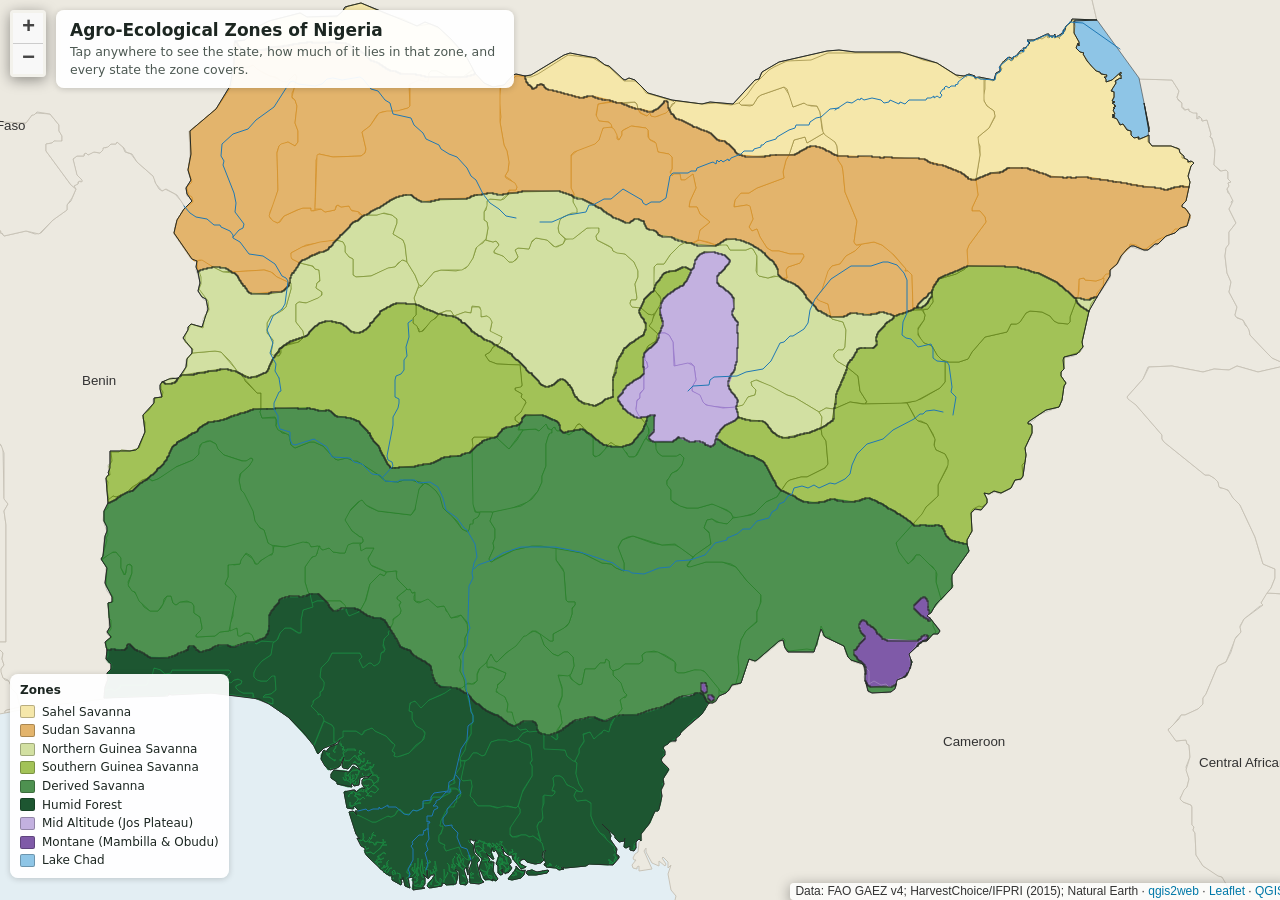
==== nigeria-aez/index.html @ 0fd24535 "Add interactive Nigeria agro-ecological zones map Co-Authored-By: Claude Opus 5.5 <noreply@anthropic" ====
<!doctype html>
<html lang="en">
    <head>
        <meta charset="utf-8">
        <meta http-equiv="X-UA-Compatible" content="IE=edge">
        <meta name="viewport" content="initial-scale=1,width=device-width">
        <meta name="mobile-web-app-capable" content="yes">
        <meta name="apple-mobile-web-app-capable" content="yes">
        <link rel="stylesheet" href="css/leaflet.css">
                <link rel="stylesheet" href="css/qgis2web.css">
        <link rel="stylesheet" href="css/fontawesome-all.min.css">
        <link rel="stylesheet" href="css/leaflet.photon.css">
        <style>
        html,body{height:100%;margin:0}
        #map{position:absolute;inset:0;width:100%;height:100%;background:#e3eef3}
        .panel{position:absolute;z-index:1000;background:rgba(255,255,255,.94);border-radius:8px;box-shadow:0 1px 6px rgba(0,0,0,.18);font:13px/1.4 system-ui,-apple-system,"Segoe UI",Roboto,sans-serif;color:#1c2621}
        #title{top:10px;left:56px;right:10px;max-width:430px;padding:10px 14px}
        #title h1{margin:0 0 3px;font-size:17px;line-height:1.2}
        #title p{margin:0;color:#4d5953;font-size:12.5px}
        #legend{bottom:22px;left:10px;padding:8px 10px;max-width:250px}
        #legend b{display:block;margin-bottom:4px;font-size:12px}
        #legend .rows{display:block}#legend .rows>div{display:flex;align-items:center;gap:7px;font-size:12px;line-height:1.55}
        #legend i{width:13px;height:11px;border:1px solid rgba(0,0,0,.25);border-radius:2px;flex:none}
        #legend button{display:none;border:0;background:none;font:600 12px system-ui;color:#1c2621;padding:0;cursor:pointer}
        @media (max-width:600px){#title{left:52px}#title p{display:none}#legend{bottom:40px}#legend .rows{display:none}#legend.open .rows{display:block}#legend button{display:block}}
        .leaflet-popup-content table{border-collapse:collapse}
        .leaflet-popup-content th{text-align:left;font-weight:600;padding:2px 10px 2px 0;vertical-align:top}
        .leaflet-popup-content td{padding:2px 0}
        </style>
        <title>Agro-Ecological Zones of Nigeria</title>
        <meta name="description" content="Interactive map of Nigeria's agro-ecological zones. Click any area to see the state, its share of the zone, and every state the zone covers.">
    </head>
    <body>
        <div id="map">
        </div>
        <div id="title" class="panel"><h1>Agro-Ecological Zones of Nigeria</h1><p>Tap anywhere to see the state, how much of it lies in that zone, and every state the zone covers.</p></div>
        <div id="legend" class="panel"><button type="button" onclick="this.parentNode.classList.toggle('open')">Legend ▾</button><div class="rows"><b>Zones</b>
        <div><i style="background:#f5e7aa"></i>Sahel Savanna</div><div><i style="background:#e3b46c"></i>Sudan Savanna</div><div><i style="background:#d2e0a2"></i>Northern Guinea Savanna</div><div><i style="background:#a2c257"></i>Southern Guinea Savanna</div><div><i style="background:#4e9150"></i>Derived Savanna</div><div><i style="background:#1d5631"></i>Humid Forest</div><div><i style="background:#c3b1e0"></i>Mid Altitude (Jos Plateau)</div><div><i style="background:#7f5aa8"></i>Montane (Mambilla &amp; Obudu)</div><div><i style="background:#8ec5e6"></i>Lake Chad</div></div></div>
        <script src="js/qgis2web_expressions.js"></script>
        <script src="js/leaflet.js"></script>
                <script src="js/leaflet.rotatedMarker.js"></script>
        <script src="js/leaflet.pattern.js"></script>
        <script src="js/leaflet-hash.js"></script>
        <script src="js/Autolinker.min.js"></script>
        <script src="js/rbush.min.js"></script>
        <script src="js/labelgun.min.js"></script>
        <script src="js/labels.js"></script>
        <script src="js/leaflet.photon.js"></script>
        <script src="data/neighbours_0.js"></script>
        <script src="data/aez_zones_1.js"></script>
        <script src="data/zone_state_pieces_2.js"></script>
        <script src="data/zone_boundaries_3.js"></script>
        <script src="data/rivers_4.js"></script>
        <script>
        var map = L.map('map', {
            zoomControl:false, maxZoom:11, minZoom:5, maxBounds:[[0,-3],[18,21]]
        }).fitBounds([[4.2,2.6],[13.9,14.7]]);
        var hash = new L.Hash(map);
        map.attributionControl.setPrefix('Data: FAO GAEZ v4; HarvestChoice/IFPRI (2015); Natural Earth &middot; <a href="https://github.com/qgis2web/qgis2web" target="_blank">qgis2web</a> &middot; <a href="https://leafletjs.com" title="A JS library for interactive maps">Leaflet</a> &middot; <a href="https://qgis.org">QGIS</a>');
        L.Popup.prototype.options.autoPanPaddingTopLeft=L.point(10,110);
        var autolinker = new Autolinker({truncate: {length: 30, location: 'smart'}});
        // remove popup's row if "visible-with-data"
        function removeEmptyRowsFromPopupContent(content, feature) {
         var tempDiv = document.createElement('div');
         tempDiv.innerHTML = content;
         var rows = tempDiv.querySelectorAll('tr');
         for (var i = 0; i < rows.length; i++) {
             var td = rows[i].querySelector('td.visible-with-data');
             var key = td ? td.id : '';
             if (td && td.classList.contains('visible-with-data') && feature.properties[key] == null) {
                 rows[i].parentNode.removeChild(rows[i]);
             }
         }
         return tempDiv.innerHTML;
        }
        // modify popup if contains media
        function addClassToPopupIfMedia(content, popup) {
            var tempDiv = document.createElement('div');
            tempDiv.innerHTML = content;
            var imgTd = tempDiv.querySelector('td img');
            if (imgTd) {
                var src = imgTd.getAttribute('src');
                if (/\.(jpg|jpeg|png|gif|bmp|webp|avif)$/i.test(src)) {
                    popup._contentNode.classList.add('media');
                    var img = popup._contentNode.querySelector('td img');
                    if (img) {
                        // If already loaded (cache), update immediately
                        if (img.complete && img.naturalHeight > 0) {
                            popup.update();
                        } else {
                            img.addEventListener('load', function() {
                                popup.update();
                            });
                            img.addEventListener('error', function() {
                                popup.update();
                            });
                        }
                    }
                } else if (/\.(mp3|wav|ogg|aac)$/i.test(src)) {
                    var audio = document.createElement('audio');
                    audio.controls = true;
                    audio.src = src;
                    imgTd.parentNode.replaceChild(audio, imgTd);
                    popup._contentNode.classList.add('media');
                    setTimeout(function() {
                        popup.setContent(tempDiv.innerHTML);
                        popup.update();
                    }, 10);
                } else if (/\.(mp4|webm|ogg|mov)$/i.test(src)) {
                    var video = document.createElement('video');
                    video.controls = true;
                    video.src = src;
                    video.style.width = "400px";
                    video.style.height = "300px";
                    video.style.maxHeight = "60vh";
                    video.style.maxWidth = "60vw";
                    imgTd.parentNode.replaceChild(video, imgTd);
                    popup._contentNode.classList.add('media');
                    // Aggiorna il popup quando il video carica i metadati
                    video.addEventListener('loadedmetadata', function() {
                        popup.update();
                    });
                    setTimeout(function() {
                        popup.setContent(tempDiv.innerHTML);
                        popup.update();
                    }, 10);
                } else {
                    popup._contentNode.classList.remove('media');
                }
            } else {
                popup._contentNode.classList.remove('media');
            }
        }
        var zoomControl = L.control.zoom({
            position: 'topleft'
        }).addTo(map);
        var bounds_group = new L.featureGroup([]);
        function setBounds() {
        }
        function pop_neighbours_0(feature, layer) {
            var popupContent = '<table>\
                    <tr>\
                        <td colspan="2">' + (feature.properties['fid'] !== null ? autolinker.link(String(feature.properties['fid']).replace(/'/g, '\'').toLocaleString()) : '') + '</td>\
                    </tr>\
                    <tr>\
                        <td colspan="2">' + (feature.properties['ADMIN'] !== null ? autolinker.link(String(feature.properties['ADMIN']).replace(/'/g, '\'').toLocaleString()) : '') + '</td>\
                    </tr>\
                </table>';
            var content = removeEmptyRowsFromPopupContent(popupContent, feature);
			layer.on('popupopen', function(e) {
				addClassToPopupIfMedia(content, e.popup);
			});
			layer.bindPopup(content, { maxHeight: 400 });
        }

        function style_neighbours_0_0() {
            return {
                pane: 'pane_neighbours_0',
                opacity: 1,
                color: 'rgba(200,195,183,1.0)',
                dashArray: '',
                lineCap: 'butt',
                lineJoin: 'miter',
                weight: 1.0, 
                fill: true,
                fillOpacity: 1,
                fillColor: 'rgba(236,233,224,1.0)',
                interactive: true,
            }
        }
        map.createPane('pane_neighbours_0');
        map.getPane('pane_neighbours_0').style.zIndex = 400;
        map.getPane('pane_neighbours_0').style['mix-blend-mode'] = 'normal';
        var layer_neighbours_0 = new L.geoJson(json_neighbours_0, {
            attribution: '',
            interactive: false,
            dataVar: 'json_neighbours_0',
            layerName: 'layer_neighbours_0',
            pane: 'pane_neighbours_0',
            
            style: style_neighbours_0_0,
        });
        bounds_group.addLayer(layer_neighbours_0);
        map.addLayer(layer_neighbours_0);
        function pop_aez_zones_1(feature, layer) {
            var popupContent = '<table>\
                    <tr>\
                        <td colspan="2">' + (feature.properties['ZONE'] !== null ? autolinker.link(String(feature.properties['ZONE']).replace(/'/g, '\'').toLocaleString()) : '') + '</td>\
                    </tr>\
                    <tr>\
                        <td colspan="2">' + (feature.properties['AREA_MHA'] !== null ? autolinker.link(String(feature.properties['AREA_MHA']).replace(/'/g, '\'').toLocaleString()) : '') + '</td>\
                    </tr>\
                    <tr>\
                        <td colspan="2">' + (feature.properties['LGP_DAYS'] !== null ? autolinker.link(String(feature.properties['LGP_DAYS']).replace(/'/g, '\'').toLocaleString()) : '') + '</td>\
                    </tr>\
                    <tr>\
                        <td colspan="2">' + (feature.properties['REGIME'] !== null ? autolinker.link(String(feature.properties['REGIME']).replace(/'/g, '\'').toLocaleString()) : '') + '</td>\
                    </tr>\
                    <tr>\
                        <td colspan="2">' + (feature.properties['N_STATES'] !== null ? autolinker.link(String(feature.properties['N_STATES']).replace(/'/g, '\'').toLocaleString()) : '') + '</td>\
                    </tr>\
                    <tr>\
                        <td colspan="2">' + (feature.properties['STATES'] !== null ? autolinker.link(String(feature.properties['STATES']).replace(/'/g, '\'').toLocaleString()) : '') + '</td>\
                    </tr>\
                </table>';
            var content = removeEmptyRowsFromPopupContent(popupContent, feature);
			layer.on('popupopen', function(e) {
				addClassToPopupIfMedia(content, e.popup);
			});
			layer.bindPopup(content, { maxHeight: 400 });
        }

        function style_aez_zones_1_0(feature) {
            switch(String(feature.properties['q2wHide_ZONE_ID'])) {
                case '1':
                    return {
                pane: 'pane_aez_zones_1',
                opacity: 1,
                color: 'rgba(60,60,60,0.5882352941176471)',
                dashArray: '',
                lineCap: 'butt',
                lineJoin: 'miter',
                weight: 1.0, 
                fill: true,
                fillOpacity: 1,
                fillColor: 'rgba(245,231,170,1.0)',
                interactive: true,
            }
                    break;
                case '2':
                    return {
                pane: 'pane_aez_zones_1',
                opacity: 1,
                color: 'rgba(60,60,60,0.5882352941176471)',
                dashArray: '',
                lineCap: 'butt',
                lineJoin: 'miter',
                weight: 1.0, 
                fill: true,
                fillOpacity: 1,
                fillColor: 'rgba(227,180,108,1.0)',
                interactive: true,
            }
                    break;
                case '3':
                    return {
                pane: 'pane_aez_zones_1',
                opacity: 1,
                color: 'rgba(60,60,60,0.5882352941176471)',
                dashArray: '',
                lineCap: 'butt',
                lineJoin: 'miter',
                weight: 1.0, 
                fill: true,
                fillOpacity: 1,
                fillColor: 'rgba(210,224,162,1.0)',
                interactive: true,
            }
                    break;
                case '4':
                    return {
                pane: 'pane_aez_zones_1',
                opacity: 1,
                color: 'rgba(60,60,60,0.5882352941176471)',
                dashArray: '',
                lineCap: 'butt',
                lineJoin: 'miter',
                weight: 1.0, 
                fill: true,
                fillOpacity: 1,
                fillColor: 'rgba(162,194,87,1.0)',
                interactive: true,
            }
                    break;
                case '5':
                    return {
                pane: 'pane_aez_zones_1',
                opacity: 1,
                color: 'rgba(60,60,60,0.5882352941176471)',
                dashArray: '',
                lineCap: 'butt',
                lineJoin: 'miter',
                weight: 1.0, 
                fill: true,
                fillOpacity: 1,
                fillColor: 'rgba(78,145,80,1.0)',
                interactive: true,
            }
                    break;
                case '6':
                    return {
                pane: 'pane_aez_zones_1',
                opacity: 1,
                color: 'rgba(60,60,60,0.5882352941176471)',
                dashArray: '',
                lineCap: 'butt',
                lineJoin: 'miter',
                weight: 1.0, 
                fill: true,
                fillOpacity: 1,
                fillColor: 'rgba(29,86,49,1.0)',
                interactive: true,
            }
                    break;
                case '7':
                    return {
                pane: 'pane_aez_zones_1',
                opacity: 1,
                color: 'rgba(60,60,60,0.5882352941176471)',
                dashArray: '',
                lineCap: 'butt',
                lineJoin: 'miter',
                weight: 1.0, 
                fill: true,
                fillOpacity: 1,
                fillColor: 'rgba(195,177,224,1.0)',
                interactive: true,
            }
                    break;
                case '9':
                    return {
                pane: 'pane_aez_zones_1',
                opacity: 1,
                color: 'rgba(60,60,60,0.5882352941176471)',
                dashArray: '',
                lineCap: 'butt',
                lineJoin: 'miter',
                weight: 1.0, 
                fill: true,
                fillOpacity: 1,
                fillColor: 'rgba(127,90,168,1.0)',
                interactive: true,
            }
                    break;
                case '8':
                    return {
                pane: 'pane_aez_zones_1',
                opacity: 1,
                color: 'rgba(60,60,60,0.5882352941176471)',
                dashArray: '',
                lineCap: 'butt',
                lineJoin: 'miter',
                weight: 1.0, 
                fill: true,
                fillOpacity: 1,
                fillColor: 'rgba(142,197,230,1.0)',
                interactive: true,
            }
                    break;
            }
        }
        map.createPane('pane_aez_zones_1');
        map.getPane('pane_aez_zones_1').style.zIndex = 401;
        map.getPane('pane_aez_zones_1').style['mix-blend-mode'] = 'normal';
        var layer_aez_zones_1 = new L.geoJson(json_aez_zones_1, {
            attribution: '',
            interactive: true,
            dataVar: 'json_aez_zones_1',
            layerName: 'layer_aez_zones_1',
            pane: 'pane_aez_zones_1',
            onEachFeature: pop_aez_zones_1,
            style: style_aez_zones_1_0,
        });
        bounds_group.addLayer(layer_aez_zones_1);
        map.addLayer(layer_aez_zones_1);
        function pop_zone_state_pieces_2(feature, layer) {
            layer.on({mouseover:function(e){e.target.setStyle({weight:2.2,color:'#a8461f',opacity:1});if(e.target.bringToFront)e.target.bringToFront();},mouseout:function(e){layer_zone_state_pieces_2.resetStyle(e.target);}});
            var popupContent = '<table>\
                    <tr>\
                        <td colspan="2"><strong>Zone</strong><br />' + (feature.properties['ZONE'] !== null ? autolinker.link(String(feature.properties['ZONE']).replace(/'/g, '\'').toLocaleString()) : '') + '</td>\
                    </tr>\
                    <tr>\
                        <th scope="row">State</th>\
                        <td>' + (feature.properties['STATE'] !== null ? autolinker.link(String(feature.properties['STATE']).replace(/'/g, '\'').toLocaleString()) : '') + '</td>\
                    </tr>\
                    <tr>\
                        <th scope="row">Area of this state in the zone (km²)</th>\
                        <td>' + (feature.properties['KM2'] !== null ? Number(feature.properties['KM2']).toLocaleString('en-US') : '') + '</td>\
                    </tr>\
                    <tr>\
                        <th scope="row">Share of zone (%)</th>\
                        <td>' + (feature.properties['PCT_ZONE'] !== null ? autolinker.link(String(feature.properties['PCT_ZONE']).replace(/'/g, '\'').toLocaleString()) : '') + '</td>\
                    </tr>\
                    <tr>\
                        <th scope="row">Share of state (%)</th>\
                        <td>' + (feature.properties['PCT_STATE'] !== null ? autolinker.link(String(feature.properties['PCT_STATE']).replace(/'/g, '\'').toLocaleString()) : '') + '</td>\
                    </tr>\
                    <tr>\
                        <td colspan="2"><strong>All states in this zone</strong><br />' + (feature.properties['ZONE_STATES'] !== null ? autolinker.link(String(feature.properties['ZONE_STATES']).replace(/'/g, '\'').toLocaleString()) : '') + '</td>\
                    </tr>\
                    <tr>\
                        <th scope="row">Zone area (million ha)</th>\
                        <td>' + (feature.properties['ZONE_AREA_MHA'] !== null ? autolinker.link(String(feature.properties['ZONE_AREA_MHA']).replace(/'/g, '\'').toLocaleString()) : '') + '</td>\
                    </tr>\
                </table>';
            var content = removeEmptyRowsFromPopupContent(popupContent, feature);
			layer.on('popupopen', function(e) {
				addClassToPopupIfMedia(content, e.popup);
			});
			layer.bindPopup(content, { maxHeight: 400 });
        }

        function style_zone_state_pieces_2_0(feature) {
            switch(String(feature.properties['q2wHide_ZONE_ID'])) {
                case '1':
                    return {
                pane: 'pane_zone_state_pieces_2',
                opacity: 1,
                color: 'rgba(159,143,71,0.7843137254901961)',
                dashArray: '',
                lineCap: 'butt',
                lineJoin: 'miter',
                weight: 1.0, 
                fill: true,
                fillOpacity: 1,
                fillColor: 'rgba(245,231,170,1.0)',
                interactive: true,
            }
                    break;
                case '2':
                    return {
                pane: 'pane_zone_state_pieces_2',
                opacity: 1,
                color: 'rgba(212,144,40,0.7843137254901961)',
                dashArray: '',
                lineCap: 'butt',
                lineJoin: 'miter',
                weight: 1.0, 
                fill: true,
                fillOpacity: 1,
                fillColor: 'rgba(227,180,108,1.0)',
                interactive: true,
            }
                    break;
                case '3':
                    return {
                pane: 'pane_zone_state_pieces_2',
                opacity: 1,
                color: 'rgba(127,148,54,0.7843137254901961)',
                dashArray: '',
                lineCap: 'butt',
                lineJoin: 'miter',
                weight: 1.0, 
                fill: true,
                fillOpacity: 1,
                fillColor: 'rgba(210,224,162,1.0)',
                interactive: true,
            }
                    break;
                case '4':
                    return {
                pane: 'pane_zone_state_pieces_2',
                opacity: 1,
                color: 'rgba(99,130,27,0.7843137254901961)',
                dashArray: '',
                lineCap: 'butt',
                lineJoin: 'miter',
                weight: 1.0, 
                fill: true,
                fillOpacity: 1,
                fillColor: 'rgba(162,194,87,1.0)',
                interactive: true,
            }
                    break;
                case '5':
                    return {
                pane: 'pane_zone_state_pieces_2',
                opacity: 1,
                color: 'rgba(41,129,43,0.7843137254901961)',
                dashArray: '',
                lineCap: 'butt',
                lineJoin: 'miter',
                weight: 1.0, 
                fill: true,
                fillOpacity: 1,
                fillColor: 'rgba(78,145,80,1.0)',
                interactive: true,
            }
                    break;
                case '6':
                    return {
                pane: 'pane_zone_state_pieces_2',
                opacity: 1,
                color: 'rgba(28,137,66,0.7843137254901961)',
                dashArray: '',
                lineCap: 'butt',
                lineJoin: 'miter',
                weight: 1.0, 
                fill: true,
                fillOpacity: 1,
                fillColor: 'rgba(29,86,49,1.0)',
                interactive: true,
            }
                    break;
                case '7':
                    return {
                pane: 'pane_zone_state_pieces_2',
                opacity: 1,
                color: 'rgba(150,118,200,0.7843137254901961)',
                dashArray: '',
                lineCap: 'butt',
                lineJoin: 'miter',
                weight: 1.0, 
                fill: true,
                fillOpacity: 1,
                fillColor: 'rgba(195,177,224,1.0)',
                interactive: true,
            }
                    break;
                case '9':
                    return {
                pane: 'pane_zone_state_pieces_2',
                opacity: 1,
                color: 'rgba(163,136,192,0.7843137254901961)',
                dashArray: '',
                lineCap: 'butt',
                lineJoin: 'miter',
                weight: 1.0, 
                fill: true,
                fillOpacity: 1,
                fillColor: 'rgba(127,90,168,1.0)',
                interactive: true,
            }
                    break;
                case '8':
                    return {
                pane: 'pane_zone_state_pieces_2',
                opacity: 1,
                color: 'rgba(75,162,215,0.7843137254901961)',
                dashArray: '',
                lineCap: 'butt',
                lineJoin: 'miter',
                weight: 1.0, 
                fill: true,
                fillOpacity: 1,
                fillColor: 'rgba(142,197,230,1.0)',
                interactive: true,
            }
                    break;
            }
        }
        map.createPane('pane_zone_state_pieces_2');
        map.getPane('pane_zone_state_pieces_2').style.zIndex = 402;
        map.getPane('pane_zone_state_pieces_2').style['mix-blend-mode'] = 'normal';
        var layer_zone_state_pieces_2 = new L.geoJson(json_zone_state_pieces_2, {
            attribution: '',
            interactive: true,
            dataVar: 'json_zone_state_pieces_2',
            layerName: 'layer_zone_state_pieces_2',
            pane: 'pane_zone_state_pieces_2',
            onEachFeature: pop_zone_state_pieces_2,
            style: style_zone_state_pieces_2_0,
        });
        bounds_group.addLayer(layer_zone_state_pieces_2);
        map.addLayer(layer_zone_state_pieces_2);
        function pop_zone_boundaries_3(feature, layer) {
            var popupContent = '<table>\
                    <tr>\
                        <td colspan="2">' + (feature.properties['fid'] !== null ? autolinker.link(String(feature.properties['fid']).replace(/'/g, '\'').toLocaleString()) : '') + '</td>\
                    </tr>\
                    <tr>\
                        <th scope="row">KIND</th>\
                        <td class="visible-with-data" id="KIND">' + (feature.properties['KIND'] !== null ? autolinker.link(String(feature.properties['KIND']).replace(/'/g, '\'').toLocaleString()) : '') + '</td>\
                    </tr>\
                </table>';
            var content = removeEmptyRowsFromPopupContent(popupContent, feature);
			layer.on('popupopen', function(e) {
				addClassToPopupIfMedia(content, e.popup);
			});
			layer.bindPopup(content, { maxHeight: 400 });
        }

        function style_zone_boundaries_3_0() {
            return {
                pane: 'pane_zone_boundaries_3',
                opacity: 1,
                color: 'rgba(38,44,40,1.0)',
                dashArray: '',
                lineCap: 'round',
                lineJoin: 'round',
                weight: 1.0,
                fillOpacity: 0,
                interactive: true,
            }
        }
        map.createPane('pane_zone_boundaries_3');
        map.getPane('pane_zone_boundaries_3').style.zIndex = 403;
        map.getPane('pane_zone_boundaries_3').style['mix-blend-mode'] = 'normal';
        var layer_zone_boundaries_3 = new L.geoJson(json_zone_boundaries_3, {
            attribution: '',
            interactive: false,
            dataVar: 'json_zone_boundaries_3',
            layerName: 'layer_zone_boundaries_3',
            pane: 'pane_zone_boundaries_3',
            
            style: style_zone_boundaries_3_0,
        });
        bounds_group.addLayer(layer_zone_boundaries_3);
        map.addLayer(layer_zone_boundaries_3);
        function pop_rivers_4(feature, layer) {
            var popupContent = '<table>\
                    <tr>\
                        <td colspan="2">' + (feature.properties['fid'] !== null ? autolinker.link(String(feature.properties['fid']).replace(/'/g, '\'').toLocaleString()) : '') + '</td>\
                    </tr>\
                    <tr>\
                        <td colspan="2">' + (feature.properties['name'] !== null ? autolinker.link(String(feature.properties['name']).replace(/'/g, '\'').toLocaleString()) : '') + '</td>\
                    </tr>\
                </table>';
            var content = removeEmptyRowsFromPopupContent(popupContent, feature);
			layer.on('popupopen', function(e) {
				addClassToPopupIfMedia(content, e.popup);
			});
			layer.bindPopup(content, { maxHeight: 400 });
        }

        function style_rivers_4_0() {
            return {
                pane: 'pane_rivers_4',
                opacity: 1,
                color: 'rgba(31,120,180,1.0)',
                dashArray: '',
                lineCap: 'round',
                lineJoin: 'round',
                weight: 1.0,
                fillOpacity: 0,
                interactive: true,
            }
        }
        map.createPane('pane_rivers_4');
        map.getPane('pane_rivers_4').style.zIndex = 404;
        map.getPane('pane_rivers_4').style['mix-blend-mode'] = 'normal';
        var layer_rivers_4 = new L.geoJson(json_rivers_4, {
            attribution: '',
            interactive: false,
            dataVar: 'json_rivers_4',
            layerName: 'layer_rivers_4',
            pane: 'pane_rivers_4',
            
            style: style_rivers_4_0,
        });
        bounds_group.addLayer(layer_rivers_4);
        map.addLayer(layer_rivers_4);
        setBounds();
        var T=document.getElementById('title');T.style.transition='opacity .2s';
        map.on('popupopen',function(){T.style.opacity=0;T.style.pointerEvents='none'});
        map.on('popupclose',function(){T.style.opacity=1;T.style.pointerEvents=''});
        var i = 0;
        layer_neighbours_0.eachLayer(function(layer) {
            var context = {
                feature: layer.feature,
                variables: {}
            };
            layer.bindTooltip((layer.feature.properties['ADMIN'] !== null?String('<div style="color: #323232; font-size: 10pt; font-family: \'Open Sans\', sans-serif;">' + layer.feature.properties['ADMIN']).replace(/\\n/g, '<br>') + '</div>':''), {permanent: true, offset: [-0, -16], className: 'css_neighbours_0'});
            labels.push(layer);
            totalMarkers += 1;
              layer.added = true;
              addLabel(layer, i);
              i++;
        });
        resetLabels([layer_neighbours_0]);
        map.on("zoomend", function(){
            resetLabels([layer_neighbours_0]);
        });
        map.on("layeradd", function(){
            resetLabels([layer_neighbours_0]);
        });
        map.on("layerremove", function(){
            resetLabels([layer_neighbours_0]);
        });
        </script>
    </body>
</html>
---- nigeria-aez/css/leaflet.css ----
/* required styles */

.leaflet-pane,
.leaflet-tile,
.leaflet-marker-icon,
.leaflet-marker-shadow,
.leaflet-tile-container,
.leaflet-pane > svg,
.leaflet-pane > canvas,
.leaflet-zoom-box,
.leaflet-image-layer,
.leaflet-layer {
	position: absolute;
	left: 0;
	top: 0;
	}
.leaflet-container {
	overflow: hidden;
	}
.leaflet-tile,
.leaflet-marker-icon,
.leaflet-marker-shadow {
	-webkit-user-select: none;
	   -moz-user-select: none;
	        user-select: none;
	  -webkit-user-drag: none;
	}
/* Prevents IE11 from highlighting tiles in blue */
.leaflet-tile::selection {
	background: transparent;
}
/* Safari renders non-retina tile on retina better with this, but Chrome is worse */
.leaflet-safari .leaflet-tile {
	image-rendering: -webkit-optimize-contrast;
	}
/* hack that prevents hw layers "stretching" when loading new tiles */
.leaflet-safari .leaflet-tile-container {
	width: 1600px;
	height: 1600px;
	-webkit-transform-origin: 0 0;
	}
.leaflet-marker-icon,
.leaflet-marker-shadow {
	display: block;
	}
/* .leaflet-container svg: reset svg max-width decleration shipped in Joomla! (joomla.org) 3.x */
/* .leaflet-container img: map is broken in FF if you have max-width: 100% on tiles */
.leaflet-container .leaflet-overlay-pane svg {
	max-width: none !important;
	max-height: none !important;
	}
.leaflet-container .leaflet-marker-pane img,
.leaflet-container .leaflet-shadow-pane img,
.leaflet-container .leaflet-tile-pane img,
.leaflet-container img.leaflet-image-layer,
.leaflet-container .leaflet-tile {
	max-width: none !important;
	max-height: none !important;
	width: auto;
	padding: 0;
	}

.leaflet-container img.leaflet-tile {
	/* See: https://bugs.chromium.org/p/chromium/issues/detail?id=600120 */
	mix-blend-mode: plus-lighter;
}

.leaflet-container.leaflet-touch-zoom {
	-ms-touch-action: pan-x pan-y;
	touch-action: pan-x pan-y;
	}
.leaflet-container.leaflet-touch-drag {
	-ms-touch-action: pinch-zoom;
	/* Fallback for FF which doesn't support pinch-zoom */
	touch-action: none;
	touch-action: pinch-zoom;
}
.leaflet-container.leaflet-touch-drag.leaflet-touch-zoom {
	-ms-touch-action: none;
	touch-action: none;
}
.leaflet-container {
	-webkit-tap-highlight-color: transparent;
}
.leaflet-container a {
	-webkit-tap-highlight-color: rgba(51, 181, 229, 0.4);
}
.leaflet-tile {
	filter: inherit;
	visibility: hidden;
	}
.leaflet-tile-loaded {
	visibility: inherit;
	}
.leaflet-zoom-box {
	width: 0;
	height: 0;
	-moz-box-sizing: border-box;
	     box-sizing: border-box;
	z-index: 800;
	}
/* workaround for https://bugzilla.mozilla.org/show_bug.cgi?id=888319 */
.leaflet-overlay-pane svg {
	-moz-user-select: none;
	}

.leaflet-pane         { z-index: 400; }

.leaflet-tile-pane    { z-index: 200; }
.leaflet-overlay-pane { z-index: 400; }
.leaflet-shadow-pane  { z-index: 500; }
.leaflet-marker-pane  { z-index: 600; }
.leaflet-tooltip-pane   { z-index: 650; }
.leaflet-popup-pane   { z-index: 700; }

.leaflet-map-pane canvas { z-index: 100; }
.leaflet-map-pane svg    { z-index: 200; }

.leaflet-vml-shape {
	width: 1px;
	height: 1px;
	}
.lvml {
	behavior: url(#default#VML);
	display: inline-block;
	position: absolute;
	}


/* control positioning */

.leaflet-control {
	position: relative;
	z-index: 800;
	pointer-events: visiblePainted; /* IE 9-10 doesn't have auto */
	pointer-events: auto;
	}
.leaflet-top,
.leaflet-bottom {
	position: absolute;
	z-index: 1000;
	pointer-events: none;
	}
.leaflet-top {
	top: 0;
	}
.leaflet-right {
	right: 0;
	}
.leaflet-bottom {
	bottom: 0;
	}
.leaflet-left {
	left: 0;
	}
.leaflet-control {
	float: left;
	clear: both;
	}
.leaflet-right .leaflet-control {
	float: right;
	}
.leaflet-top .leaflet-control {
	margin-top: 10px;
	}
.leaflet-bottom .leaflet-control {
	margin-bottom: 10px;
	}
.leaflet-left .leaflet-control {
	margin-left: 10px;
	}
.leaflet-right .leaflet-control {
	margin-right: 10px;
	}


/* zoom and fade animations */

.leaflet-fade-anim .leaflet-popup {
	opacity: 0;
	-webkit-transition: opacity 0.2s linear;
	   -moz-transition: opacity 0.2s linear;
	        transition: opacity 0.2s linear;
	}
.leaflet-fade-anim .leaflet-map-pane .leaflet-popup {
	opacity: 1;
	}
.leaflet-zoom-animated {
	-webkit-transform-origin: 0 0;
	    -ms-transform-origin: 0 0;
	        transform-origin: 0 0;
	}
svg.leaflet-zoom-animated {
	will-change: transform;
}

.leaflet-zoom-anim .leaflet-zoom-animated {
	-webkit-transition: -webkit-transform 0.25s cubic-bezier(0,0,0.25,1);
	   -moz-transition:    -moz-transform 0.25s cubic-bezier(0,0,0.25,1);
	        transition:         transform 0.25s cubic-bezier(0,0,0.25,1);
	}
.leaflet-zoom-anim .leaflet-tile,
.leaflet-pan-anim .leaflet-tile {
	-webkit-transition: none;
	   -moz-transition: none;
	        transition: none;
	}

.leaflet-zoom-anim .leaflet-zoom-hide {
	visibility: hidden;
	}


/* cursors */

.leaflet-interactive {
	cursor: pointer;
	}
.leaflet-grab {
	cursor: -webkit-grab;
	cursor:    -moz-grab;
	cursor:         grab;
	}
.leaflet-crosshair,
.leaflet-crosshair .leaflet-interactive {
	cursor: crosshair;
	}
.leaflet-popup-pane,
.leaflet-control {
	cursor: auto;
	}
.leaflet-dragging .leaflet-grab,
.leaflet-dragging .leaflet-grab .leaflet-interactive,
.leaflet-dragging .leaflet-marker-draggable {
	cursor: move;
	cursor: -webkit-grabbing;
	cursor:    -moz-grabbing;
	cursor:         grabbing;
	}

/* marker & overlays interactivity */
.leaflet-marker-icon,
.leaflet-marker-shadow,
.leaflet-image-layer,
.leaflet-pane > svg path,
.leaflet-tile-container {
	pointer-events: none;
	}

.leaflet-marker-icon.leaflet-interactive,
.leaflet-image-layer.leaflet-interactive,
.leaflet-pane > svg path.leaflet-interactive,
svg.leaflet-image-layer.leaflet-interactive path {
	pointer-events: visiblePainted; /* IE 9-10 doesn't have auto */
	pointer-events: auto;
	}

/* visual tweaks */

.leaflet-container {
	background: #ddd;
	outline-offset: 1px;
	}
.leaflet-container a {
	color: #0078A8;
	}
.leaflet-zoom-box {
	border: 2px dotted #38f;
	background: rgba(255,255,255,0.5);
	}


/* general typography */
.leaflet-container {
	font-family: "Helvetica Neue", Arial, Helvetica, sans-serif;
	font-size: 12px;
	font-size: 0.75rem;
	line-height: 1.5;
	}


/* general toolbar styles */

.leaflet-bar {
	box-shadow: 0 1px 5px rgba(0,0,0,0.65);
	border-radius: 4px;
	}
.leaflet-bar a {
	background-color: #fff;
	border-bottom: 1px solid #ccc;
	width: 26px;
	height: 26px;
	line-height: 26px;
	display: block;
	text-align: center;
	text-decoration: none;
	color: black;
	}
.leaflet-bar a,
.leaflet-control-layers-toggle {
	background-position: 50% 50%;
	background-repeat: no-repeat;
	display: block;
	}
.leaflet-bar a:hover,
.leaflet-bar a:focus {
	background-color: #f4f4f4;
	}
.leaflet-bar a:first-child {
	border-top-left-radius: 4px;
	border-top-right-radius: 4px;
	}
.leaflet-bar a:last-child {
	border-bottom-left-radius: 4px;
	border-bottom-right-radius: 4px;
	border-bottom: none;
	}
.leaflet-bar a.leaflet-disabled {
	cursor: default;
	background-color: #f4f4f4;
	color: #bbb;
	}

.leaflet-touch .leaflet-bar a {
	width: 30px;
	height: 30px;
	line-height: 30px;
	}
.leaflet-touch .leaflet-bar a:first-child {
	border-top-left-radius: 2px;
	border-top-right-radius: 2px;
	}
.leaflet-touch .leaflet-bar a:last-child {
	border-bottom-left-radius: 2px;
	border-bottom-right-radius: 2px;
	}

/* zoom control */

.leaflet-control-zoom-in,
.leaflet-control-zoom-out {
	font: bold 18px 'Lucida Console', Monaco, monospace;
	text-indent: 1px;
	}

.leaflet-touch .leaflet-control-zoom-in, .leaflet-touch .leaflet-control-zoom-out  {
	font-size: 22px;
	}


/* layers control */

.leaflet-control-layers {
	box-shadow: 0 1px 5px rgba(0,0,0,0.4);
	background: #fff;
	border-radius: 5px;
	}
.leaflet-control-layers-toggle {
	background-image: url(images/layers.png);
	width: 36px;
	height: 36px;
	}
.leaflet-retina .leaflet-control-layers-toggle {
	background-image: url(images/layers-2x.png);
	background-size: 26px 26px;
	}
.leaflet-touch .leaflet-control-layers-toggle {
	width: 44px;
	height: 44px;
	}
.leaflet-control-layers .leaflet-control-layers-list,
.leaflet-control-layers-expanded .leaflet-control-layers-toggle {
	display: none;
	}
.leaflet-control-layers-expanded .leaflet-control-layers-list {
	display: block;
	position: relative;
	}
.leaflet-control-layers-expanded {
	padding: 6px 10px 6px 6px;
	color: #333;
	background: #fff;
	}
.leaflet-control-layers-scrollbar {
	overflow-y: scroll;
	overflow-x: hidden;
	padding-right: 5px;
	}
.leaflet-control-layers-selector {
	margin-top: 2px;
	position: relative;
	top: 1px;
	}
.leaflet-control-layers label {
	display: block;
	font-size: 13px;
	font-size: 1.08333em;
	}
.leaflet-control-layers-separator {
	height: 0;
	border-top: 1px solid #ddd;
	margin: 5px -10px 5px -6px;
	}

/* Default icon URLs */
.leaflet-default-icon-path { /* used only in path-guessing heuristic, see L.Icon.Default */
	background-image: url(images/marker-icon.png);
	}


/* attribution and scale controls */

.leaflet-container .leaflet-control-attribution {
	background: #fff;
	background: rgba(255, 255, 255, 0.8);
	margin: 0;
	}
.leaflet-control-attribution,
.leaflet-control-scale-line {
	padding: 0 5px;
	color: #333;
	line-height: 1.4;
	}
.leaflet-control-attribution a {
	text-decoration: none;
	}
.leaflet-control-attribution a:hover,
.leaflet-control-attribution a:focus {
	text-decoration: underline;
	}
.leaflet-attribution-flag {
	display: inline !important;
	vertical-align: baseline !important;
	width: 1em;
	height: 0.6669em;
	}
.leaflet-left .leaflet-control-scale {
	margin-left: 5px;
	}
.leaflet-bottom .leaflet-control-scale {
	margin-bottom: 5px;
	}
.leaflet-control-scale-line {
	border: 2px solid #777;
	border-top: none;
	line-height: 1.1;
	padding: 2px 5px 1px;
	white-space: nowrap;
	-moz-box-sizing: border-box;
	     box-sizing: border-box;
	background: rgba(255, 255, 255, 0.8);
	text-shadow: 1px 1px #fff;
	}
.leaflet-control-scale-line:not(:first-child) {
	border-top: 2px solid #777;
	border-bottom: none;
	margin-top: -2px;
	}
.leaflet-control-scale-line:not(:first-child):not(:last-child) {
	border-bottom: 2px solid #777;
	}

.leaflet-touch .leaflet-control-attribution,
.leaflet-touch .leaflet-control-layers,
.leaflet-touch .leaflet-bar {
	box-shadow: none;
	}
.leaflet-touch .leaflet-control-layers,
.leaflet-touch .leaflet-bar {
	border: 2px solid rgba(0,0,0,0.2);
	background-clip: padding-box;
	}


/* popup */

.leaflet-popup {
	position: absolute;
	text-align: center;
	margin-bottom: 20px;
	}
.leaflet-popup-content-wrapper {
	padding: 1px;
	text-align: left;
	border-radius: 12px;
	}
.leaflet-popup-content {
	margin: 13px 24px 13px 20px;
	line-height: 1.3;
	font-size: 13px;
	font-size: 1.08333em;
	min-height: 1px;
	}
.leaflet-popup-content p {
	margin: 17px 0;
	margin: 1.3em 0;
	}
.leaflet-popup-tip-container {
	width: 40px;
	height: 20px;
	position: absolute;
	left: 50%;
	margin-top: -1px;
	margin-left: -20px;
	overflow: hidden;
	pointer-events: none;
	}
.leaflet-popup-tip {
	width: 17px;
	height: 17px;
	padding: 1px;

	margin: -10px auto 0;
	pointer-events: auto;

	-webkit-transform: rotate(45deg);
	   -moz-transform: rotate(45deg);
	    -ms-transform: rotate(45deg);
	        transform: rotate(45deg);
	}
.leaflet-popup-content-wrapper,
.leaflet-popup-tip {
	background: white;
	color: #333;
	box-shadow: 0 3px 14px rgba(0,0,0,0.4);
	}
.leaflet-container a.leaflet-popup-close-button {
	position: absolute;
	top: 0;
	right: 0;
	border: none;
	text-align: center;
	width: 24px;
	height: 24px;
	font: 16px/24px Tahoma, Verdana, sans-serif;
	color: #757575;
	text-decoration: none;
	background: transparent;
	}
.leaflet-container a.leaflet-popup-close-button:hover,
.leaflet-container a.leaflet-popup-close-button:focus {
	color: #585858;
	}
.leaflet-popup-scrolled {
	overflow: auto;
	}

.leaflet-oldie .leaflet-popup-content-wrapper {
	-ms-zoom: 1;
	}
.leaflet-oldie .leaflet-popup-tip {
	width: 24px;
	margin: 0 auto;

	-ms-filter: "progid:DXImageTransform.Microsoft.Matrix(M11=0.70710678, M12=0.70710678, M21=-0.70710678, M22=0.70710678)";
	filter: progid:DXImageTransform.Microsoft.Matrix(M11=0.70710678, M12=0.70710678, M21=-0.70710678, M22=0.70710678);
	}

.leaflet-oldie .leaflet-control-zoom,
.leaflet-oldie .leaflet-control-layers,
.leaflet-oldie .leaflet-popup-content-wrapper,
.leaflet-oldie .leaflet-popup-tip {
	border: 1px solid #999;
	}


/* div icon */

.leaflet-div-icon {
	background: #fff;
	border: 1px solid #666;
	}


/* Tooltip */
/* Base styles for the element that has a tooltip */
.leaflet-tooltip {
	position: absolute;
	padding: 6px;
	background-color: #fff;
	border: 1px solid #fff;
	border-radius: 3px;
	color: #222;
	white-space: nowrap;
	-webkit-user-select: none;
	-moz-user-select: none;
	-ms-user-select: none;
	user-select: none;
	pointer-events: none;
	box-shadow: 0 1px 3px rgba(0,0,0,0.4);
	}
.leaflet-tooltip.leaflet-interactive {
	cursor: pointer;
	pointer-events: auto;
	}
.leaflet-tooltip-top:before,
.leaflet-tooltip-bottom:before,
.leaflet-tooltip-left:before,
.leaflet-tooltip-right:before {
	position: absolute;
	pointer-events: none;
	border: 6px solid transparent;
	background: transparent;
	content: "";
	}

/* Directions */

.leaflet-tooltip-bottom {
	margin-top: 6px;
}
.leaflet-tooltip-top {
	margin-top: -6px;
}
.leaflet-tooltip-bottom:before,
.leaflet-tooltip-top:before {
	left: 50%;
	margin-left: -6px;
	}
.leaflet-tooltip-top:before {
	bottom: 0;
	margin-bottom: -12px;
	border-top-color: #fff;
	}
.leaflet-tooltip-bottom:before {
	top: 0;
	margin-top: -12px;
	margin-left: -6px;
	border-bottom-color: #fff;
	}
.leaflet-tooltip-left {
	margin-left: -6px;
}
.leaflet-tooltip-right {
	margin-left: 6px;
}
.leaflet-tooltip-left:before,
.leaflet-tooltip-right:before {
	top: 50%;
	margin-top: -6px;
	}
.leaflet-tooltip-left:before {
	right: 0;
	margin-right: -12px;
	border-left-color: #fff;
	}
.leaflet-tooltip-right:before {
	left: 0;
	margin-left: -12px;
	border-right-color: #fff;
	}

/* Printing */

@media print {
	/* Prevent printers from removing background-images of controls. */
	.leaflet-control {
		-webkit-print-color-adjust: exact;
		print-color-adjust: exact;
		}
	}
---- nigeria-aez/css/qgis2web.css ----
#map {
            background-color: #84a2b1
        }
        html, body, #map {
			overflow: hidden;
        }
        .col9{
			height: 100%!important;
		}
		.col3{
			height: 100%;
			overflow: auto;
		}
        .info {
            padding: 6px 8px;
            font: 14px/16px Arial, Helvetica, sans-serif;
            background-color:#f8f8f8 !important;
            color: #444444 !important;
            box-shadow: 0 0 15px rgba(0,0,0,0.2);
            border-radius: 5px;
        }
        .info h2 {
            margin: 0 0 5px;
        }
        .leaflet-container {
            background: #fff;
            padding-right: 10px;
        }
        .leaflet-popup-scrolled {
            border-bottom: unset!important;
            border-top: unset!important;
        }
        .leaflet-popup-content{
            max-height: 70vh;
            max-width: 70vw;
        }
        .leaflet-popup-content.media{
            width: auto!important;
            height: auto!important;
            overflow: auto;
        }
        .leaflet-popup-content th {
            text-align: left;
            vertical-align: top;
            min-width: 75px;
        }
        .leaflet-popup-content td {
            min-width: 75px;
        }
        .leaflet-popup-content td img {
            max-height: 60vh;
            max-width: 60vw;
        }

        .leaflet-tooltip {
            background: none;
            box-shadow: none;
            border: none;
        }
        .leaflet-tooltip-left:before, .leaflet-tooltip-right:before {
            border: 0px;
        }
        .fa, .leaflet-container, a {
            color: #444444 !important;
        }
        .leaflet-control-zoom-in, .leaflet-control-zoom-out,
        .leaflet-control-locate a,
        .leaflet-touch .leaflet-control-geocoder-icon,
        .leaflet-control-search .search-button,
         .leaflet-control-measure {
            background-color: #f8f8f8 !important;
            border-radius: 0px !important;
            color: #444444 !important;
        }
        .abstract {
            font: bold 18px 'Lucida Console', Monaco, monospace;
            text-indent: 1px;
            background-color: #f8f8f8 !important;
            width: 30px !important;
            color: #444444 !important;
            height: 30px !important;
            text-align: center !important;
            line-height: 30px !important;
        }
        .abstractUncollapsed {
            padding: 6px 8px;
            font: 12px/1.5 "Helvetica Neue", Arial, Helvetica, sans-serif;
            background-color:#f8f8f8 !important;
            color: #444444 !important;
            box-shadow: 0 0 15px rgba(0,0,0,0.2);
            border-radius: 5px;
            max-width: 40%;
        }
        .leaflet-control {
            box-shadow: 0 3px 14px rgba(0, 0, 0, 0.4)!important;
            border-radius: 4px;
        }
        .leaflet-touch .leaflet-control-layers,
        .leaflet-touch .leaflet-bar,
        .leaflet-control-search,
        .leaflet-control-measure {
            border: 3px solid rgba(255,255,255,.4) !important;
        }
        .leaflet-control-attribution a {
            color: #0078A8 !important;
        }
        .leaflet-control-scale-line {
            border: 2px solid #f8f8f8 !important;
            border-top: none !important;
            color: black !important;
        }
        .leaflet-control-search .search-button {
            width: 30px !important;
            height: 30px !important;
            font-size: 13px !important;
            text-align: center !important;
            cursor: pointer;
        }
        .search-button.fa.fa-binoculars{
            display: flex;
            justify-content: center;
            align-items: center;
        }
        .leaflet-control-measure .leaflet-control {
            width: 30px !important;
            height: 30px !important;
        }
        .leaflet-container .leaflet-control-search{
            background: none !important;
        }
        .leaflet-control-search .search-input {
            margin: 0px 0px 0px 0px !important;
            height: 30px !important;
        }
        .leaflet-control-measure {
            background: none!important;
            border-radius: 4px !important;
        }
        .leaflet-control-measure .leaflet-control-measure-interaction {
            background-color: #f8f8f8 !important;
        }
        .leaflet-touch .leaflet-control-measure
        .leaflet-control-measure-toggle,
        .leaflet-touch .leaflet-control-measure
        .leaflet-control-measure-toggle:hover {
            width: 30px !important;
            height: 30px !important;
            border-radius: 0px !important;
            background-color: #f8f8f8 !important;
            color: #444444 !important;
            font-size: 13px;
            line-height: 30px;
            text-align: center;
            text-indent: 0%;
        }
        .leaflet-control-layers {
			padding: 2px;
			display: flex;
			flex-direction: column;
			align-items: flex-end;
            background-color: #f8f8f8 !important;
            color: #444444 !important;

		}
        .leaflet-control-layers-expanded {
			padding-left: 6px;
		}	
        .leaflet-control-layers-expanded .leaflet-control-layers-toggle {
            display: block;
            background-image: none;
			text-decoration: none;
            margin-bottom: 3px;
        }
        .leaflet-control-layers-expanded .leaflet-control-layers-toggle::after {
            content: '»';
            font-size: x-large;
            color: #444444 !important;
            display: flex;
            align-items: center;
            justify-content: center;
            width: 100%;
            height: 100%;
            text-align: center;
        }
        .leaflet-overlay-pane {
            z-index: 550;
        }
        .leaflet-popup-pane {
            z-index: 700;
        }
        #gcd-button-control {
            display: flex;
            justify-content: center;
            align-items: center;
        }
        .leaflet-marker-icon{
            white-space: nowrap;
        }
---- nigeria-aez/css/leaflet.photon.css ----
ul.photon-autocomplete {
    position: absolute;
    background-color: white;
    max-width: fit-content;
    z-index: 1000;
    box-shadow: 0 4px 9px #999999;
    display: none;
    margin: 0; /* Remove margins */
    list-style-type: none; /* Remove bullets */
    padding: 0; /* Remove padding */
    font-family: Arial, sans-serif;
    height: 200px;
    overflow:hidden;
    overflow-y: scroll;
    scrollbar-width: none;
}
.photon-autocomplete li {
    min-height: 20px;
    line-height: 1em;
    padding: 5px 10px;
    overflow: hidden;
    /* white-space: nowrap; */
    word-wrap: break-word;
    overflow-wrap: break-word;
    word-break: break-word;
    font-size: 1em;
}
.photon-autocomplete li strong {
    display: block;
    
}
.photon-autocomplete li.on {
    background-color: #ff8c9d;
    cursor: pointer;
}
.photon-autocomplete li.photon-no-result {
    text-align: center;
    color: #666;
    font-size: 0.9em;
    line-height: 20px;
    width: fit-content;
    block-size: fit-content;
}
.photon-autocomplete .photon-feedback {
    display: block;
    text-align: right;
    font-size: 0.8em;
    padding: 3px;
    color: #999;
    border-top: 1px solid #eee;
}
.photon-input:focus {
    width: 400px;
    border-radius: 10px;
}
@media all and (max-width:500px){
    #map .photon-input:focus {
        width: 300px;
        border-radius: 10px;
    }
}
@media all and (max-width:400px){
    #map ul.photon-autocomplete {
        position: relative;
        background-color: white;
        max-width: 400;
        z-index: 1000;
        box-shadow: 0 4px 9px #999999;
        display: none;
        margin: 0; /* Remove margins */
        list-style-type: none; /* Remove bullets */
        padding: 0; /* Remove padding */
        font-family: Arial, sans-serif;
    }
    #map .photon-input:focus {
        width: 200px;
        border-radius: 10px;
    }
}
@media all and (max-width:280px){
    #map .photon-input:focus {
        width: 150px;
        border-radius: 10px;
    }
}
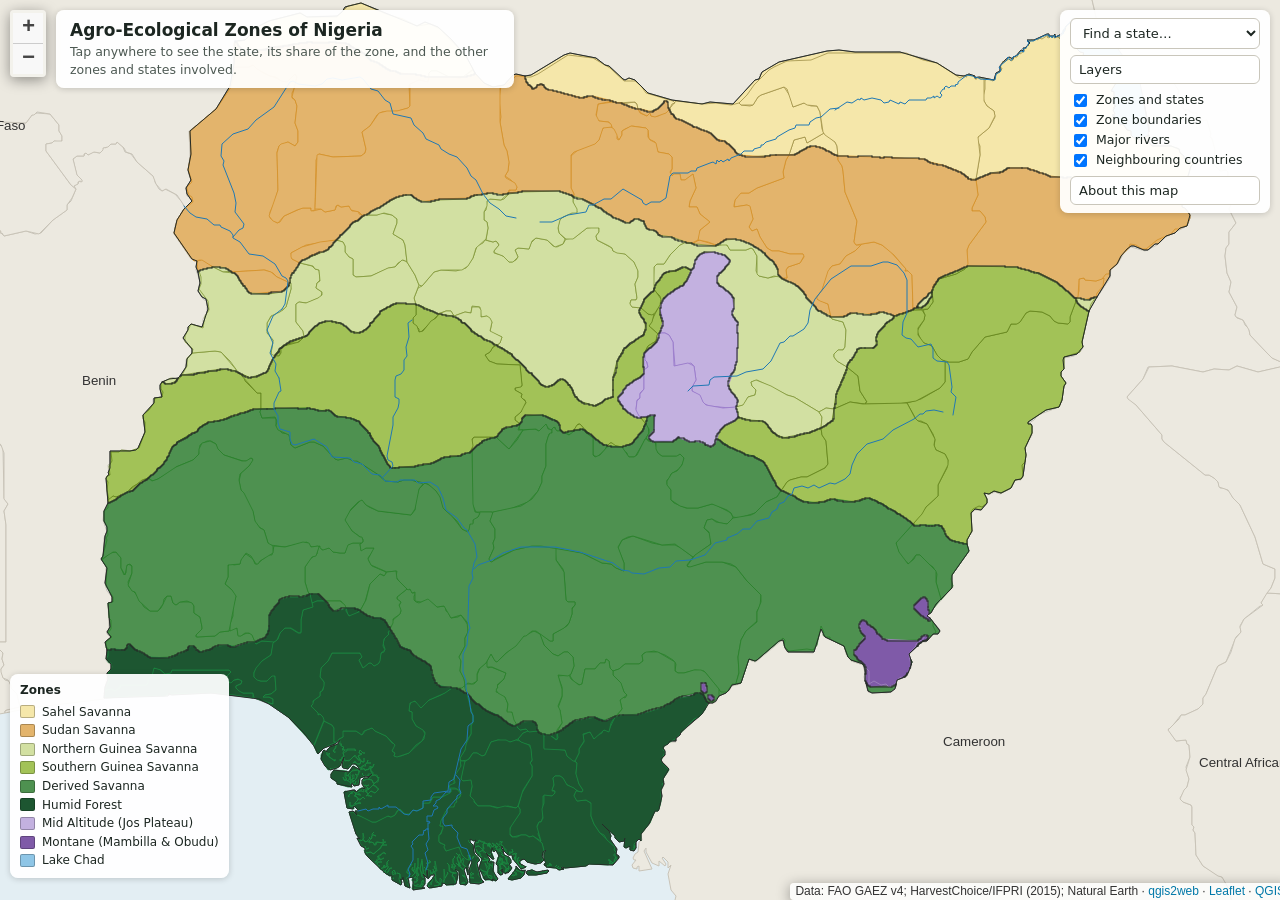
==== commit b23f2d07: "Nigeria AEZ map: state search, layer toggles, zones-per-state popup, About panel Co-Authored-By: Cla" ====
--- a/nigeria-aez/index.html
+++ b/nigeria-aez/index.html
@@ -23,6 +23,17 @@
         #legend i{width:13px;height:11px;border:1px solid rgba(0,0,0,.25);border-radius:2px;flex:none}
         #legend button{display:none;border:0;background:none;font:600 12px system-ui;color:#1c2621;padding:0;cursor:pointer}
         @media (max-width:600px){#title{left:52px}#title p{display:none}#legend{bottom:40px}#legend .rows{display:none}#legend.open .rows{display:block}#legend button{display:block}}
+        .pp{min-width:220px;max-width:290px}.pz{font-weight:700;font-size:15px;line-height:1.2}.ps{color:#a8461f;font-weight:600;margin:2px 0 6px}
+        .pp table th{font-weight:500;color:#4d5953;padding:1px 10px 1px 0}.pp table td{font-weight:600;white-space:nowrap}
+        .ph{margin-top:8px;font-weight:700;font-size:12px}.pl{font-size:12px;color:#333}
+        #tools{top:10px;right:10px;padding:8px 10px;display:flex;flex-direction:column;gap:6px;width:190px}
+        #tools select,#tools button{font:500 13px system-ui,-apple-system,"Segoe UI",sans-serif;padding:6px 8px;border:1px solid #c9c6bb;border-radius:6px;background:#fff;color:#1c2621;width:100%}
+        #tools button{cursor:pointer;text-align:left}
+        #layers label{display:flex;align-items:center;gap:6px;font-size:12.5px;line-height:1.6;cursor:pointer}
+        #about{display:none;top:100px;right:210px;width:min(360px,calc(100% - 20px));max-height:calc(100% - 140px);overflow:auto;padding:12px 14px;font-size:12.5px}
+        #about.open{display:block;background:#fff}#about .x{float:right;border:0;background:none;font-size:18px;line-height:1;cursor:pointer;color:#555}#about h2{font-size:15px;margin:0 0 6px}#about p{margin:0 0 8px}
+        #title{right:210px}
+        @media (max-width:600px){#tools{width:150px;top:auto;bottom:40px;right:10px}#title{right:10px}#layers{display:none}#tools.open #layers{display:block}#about{top:auto;bottom:40px;right:10px;max-height:60%;z-index:1100}}
         .leaflet-popup-content table{border-collapse:collapse}
         .leaflet-popup-content th{text-align:left;font-weight:600;padding:2px 10px 2px 0;vertical-align:top}
         .leaflet-popup-content td{padding:2px 0}
@@ -33,7 +44,28 @@
     <body>
         <div id="map">
         </div>
-        <div id="title" class="panel"><h1>Agro-Ecological Zones of Nigeria</h1><p>Tap anywhere to see the state, how much of it lies in that zone, and every state the zone covers.</p></div>
+        <div id="title" class="panel"><h1>Agro-Ecological Zones of Nigeria</h1><p>Tap anywhere to see the state, its share of the zone, and the other zones and states involved.</p></div>
+        <div id="tools" class="panel">
+          <select id="statePick" aria-label="Find a state"><option value="">Find a state…</option></select>
+          <button type="button" id="layersBtn" onclick="document.getElementById('tools').classList.toggle('open')">Layers</button>
+          <div id="layers">
+            <label><input type="checkbox" id="lyZones" checked> Zones and states</label>
+            <label><input type="checkbox" id="lyBounds" checked> Zone boundaries</label>
+            <label><input type="checkbox" id="lyRivers" checked> Major rivers</label>
+            <label><input type="checkbox" id="lyNb" checked> Neighbouring countries</label>
+          </div>
+          <button type="button" onclick="document.getElementById('about').classList.toggle('open')">About this map</button>
+        </div>
+        <div id="about" class="panel">
+          <button type="button" class="x" aria-label="Close" onclick="this.parentNode.classList.remove('open')">×</button><h2>About this map</h2>
+          <p><b>What it shows.</b> Nigeria's agro-ecological zones, with every zone split by state. Tap any area to see how much of that state lies in the zone, which other zones the state contains, and every state the zone covers.</p>
+          <p><b>How the zones were made.</b> A published 7-zone map was georeferenced and digitised. FAO GAEZ v4 length of growing period (1981&ndash;2010) was sampled along each boundary. Four boundaries follow it closely (about 97, 157, 218 and 283 days) and were redrawn from the growing-period contours. The Northern/Southern Guinea Savanna boundary does not follow growing period, so it is kept as published. Uplands (Jos Plateau; Mambilla and Obudu) come from the tropic-cool classes of the HarvestChoice AEZ layer. Lake Chad is mapped as open water, not as a zone.</p>
+          <p><b>How the numbers were calculated.</b> Zones were intersected with state boundaries and areas measured in Africa Albers Equal Area. Percentages come from these spatial intersections, not from counts of LGAs.</p>
+          <p><b>Limits.</b> Boundaries are generalised to a few kilometres and zones are gradients, not walls. Treat the map as regional, not field-scale.</p>
+          <p><b>Sources.</b> FAO/IIASA GAEZ v4. Harvest Choice; International Food Policy Research Institute (IFPRI), 2015, "Agro-Ecological Zones for Africa South of the Sahara", <a href="https://doi.org/10.7910/DVN/M7XIUB" target="_blank" rel="noopener">doi.org/10.7910/DVN/M7XIUB</a>, Harvard Dataverse, V3. Natural Earth. Coordinate system: WGS 84 (EPSG:4326).</p>
+          <p><b>Data.</b> The shapefile and GeoPackage are available on request.</p>
+          <p>Map by Halimat Akanbi &middot; November 2026</p>
+        </div>
         <div id="legend" class="panel"><button type="button" onclick="this.parentNode.classList.toggle('open')">Legend ▾</button><div class="rows"><b>Zones</b>
         <div><i style="background:#f5e7aa"></i>Sahel Savanna</div><div><i style="background:#e3b46c"></i>Sudan Savanna</div><div><i style="background:#d2e0a2"></i>Northern Guinea Savanna</div><div><i style="background:#a2c257"></i>Southern Guinea Savanna</div><div><i style="background:#4e9150"></i>Derived Savanna</div><div><i style="background:#1d5631"></i>Humid Forest</div><div><i style="background:#c3b1e0"></i>Mid Altitude (Jos Plateau)</div><div><i style="background:#7f5aa8"></i>Montane (Mambilla &amp; Obudu)</div><div><i style="background:#8ec5e6"></i>Lake Chad</div></div></div>
         <script src="js/qgis2web_expressions.js"></script>
@@ -365,34 +397,16 @@
         map.addLayer(layer_aez_zones_1);
         function pop_zone_state_pieces_2(feature, layer) {
             layer.on({mouseover:function(e){e.target.setStyle({weight:2.2,color:'#a8461f',opacity:1});if(e.target.bringToFront)e.target.bringToFront();},mouseout:function(e){layer_zone_state_pieces_2.resetStyle(e.target);}});
-            var popupContent = '<table>\
-                    <tr>\
-                        <td colspan="2"><strong>Zone</strong><br />' + (feature.properties['ZONE'] !== null ? autolinker.link(String(feature.properties['ZONE']).replace(/'/g, '\'').toLocaleString()) : '') + '</td>\
-                    </tr>\
-                    <tr>\
-                        <th scope="row">State</th>\
-                        <td>' + (feature.properties['STATE'] !== null ? autolinker.link(String(feature.properties['STATE']).replace(/'/g, '\'').toLocaleString()) : '') + '</td>\
-                    </tr>\
-                    <tr>\
-                        <th scope="row">Area of this state in the zone (km²)</th>\
-                        <td>' + (feature.properties['KM2'] !== null ? Number(feature.properties['KM2']).toLocaleString('en-US') : '') + '</td>\
-                    </tr>\
-                    <tr>\
-                        <th scope="row">Share of zone (%)</th>\
-                        <td>' + (feature.properties['PCT_ZONE'] !== null ? autolinker.link(String(feature.properties['PCT_ZONE']).replace(/'/g, '\'').toLocaleString()) : '') + '</td>\
-                    </tr>\
-                    <tr>\
-                        <th scope="row">Share of state (%)</th>\
-                        <td>' + (feature.properties['PCT_STATE'] !== null ? autolinker.link(String(feature.properties['PCT_STATE']).replace(/'/g, '\'').toLocaleString()) : '') + '</td>\
-                    </tr>\
-                    <tr>\
-                        <td colspan="2"><strong>All states in this zone</strong><br />' + (feature.properties['ZONE_STATES'] !== null ? autolinker.link(String(feature.properties['ZONE_STATES']).replace(/'/g, '\'').toLocaleString()) : '') + '</td>\
-                    </tr>\
-                    <tr>\
-                        <th scope="row">Zone area (million ha)</th>\
-                        <td>' + (feature.properties['ZONE_AREA_MHA'] !== null ? autolinker.link(String(feature.properties['ZONE_AREA_MHA']).replace(/'/g, '\'').toLocaleString()) : '') + '</td>\
-                    </tr>\
-                </table>';
+            var p=feature.properties, n=function(v){return Number(v).toLocaleString('en-US')};
+            var popupContent = '<div class="pp"><div class="pz">'+p['ZONE']+'</div>'+
+              '<div class="ps">'+p['STATE']+' State</div>'+
+              '<table>'+
+              '<tr><th>Area of '+p['STATE']+' in this zone</th><td>'+n(p['KM2'])+' km²</td></tr>'+
+              '<tr><th>Share of '+p['STATE']+'</th><td>'+p['PCT_STATE']+'%</td></tr>'+
+              '<tr><th>Share of this zone</th><td>'+p['PCT_ZONE']+'%</td></tr>'+
+              '<tr><th>Zone area</th><td>'+p['ZONE_AREA_MHA']+' million ha</td></tr></table>'+
+              '<div class="ph">Zones in '+p['STATE']+'</div><div class="pl">'+p['STATE_ZONES']+'</div>'+
+              '<div class="ph">States in the '+p['ZONE']+'</div><div class="pl">'+p['ZONE_STATES']+'</div></div>';
             var content = removeEmptyRowsFromPopupContent(popupContent, feature);
 			layer.on('popupopen', function(e) {
 				addClassToPopupIfMedia(content, e.popup);
@@ -667,6 +681,24 @@
         map.on("layerremove", function(){
             resetLabels([layer_neighbours_0]);
         });
+
+        // state search
+        (function(){
+          var sb={};
+          layer_zone_state_pieces_2.eachLayer(function(l){var n=l.feature.properties['STATE'];var b=l.getBounds();sb[n]=sb[n]?sb[n].extend(b):L.latLngBounds(b.getSouthWest(),b.getNorthEast());});
+          var sel=document.getElementById('statePick');
+          Object.keys(sb).sort().forEach(function(n){var o=document.createElement('option');o.value=n;o.textContent=n;sel.appendChild(o);});
+          var hl=null;
+          sel.addEventListener('change',function(){
+            if(hl){map.removeLayer(hl);hl=null;} var n=sel.value; if(!n)return;
+            var g=[];layer_zone_state_pieces_2.eachLayer(function(l){if(l.feature.properties['STATE']===n)g.push(l.feature);});
+            hl=L.geoJSON({type:'FeatureCollection',features:g},{interactive:false,style:{color:'#a8461f',weight:3,fill:false}}).addTo(map);
+            map.flyToBounds(sb[n],{padding:[40,40],maxZoom:8,duration:.6});
+          });
+          // layer toggles
+          var T={lyZones:[layer_zone_state_pieces_2,layer_aez_zones_1],lyBounds:[layer_zone_boundaries_3],lyRivers:[layer_rivers_4],lyNb:[layer_neighbours_0]};
+          Object.keys(T).forEach(function(id){document.getElementById(id).addEventListener('change',function(e){T[id].forEach(function(l){e.target.checked?map.addLayer(l):map.removeLayer(l);});});});
+        })();
         </script>
     </body>
 </html>
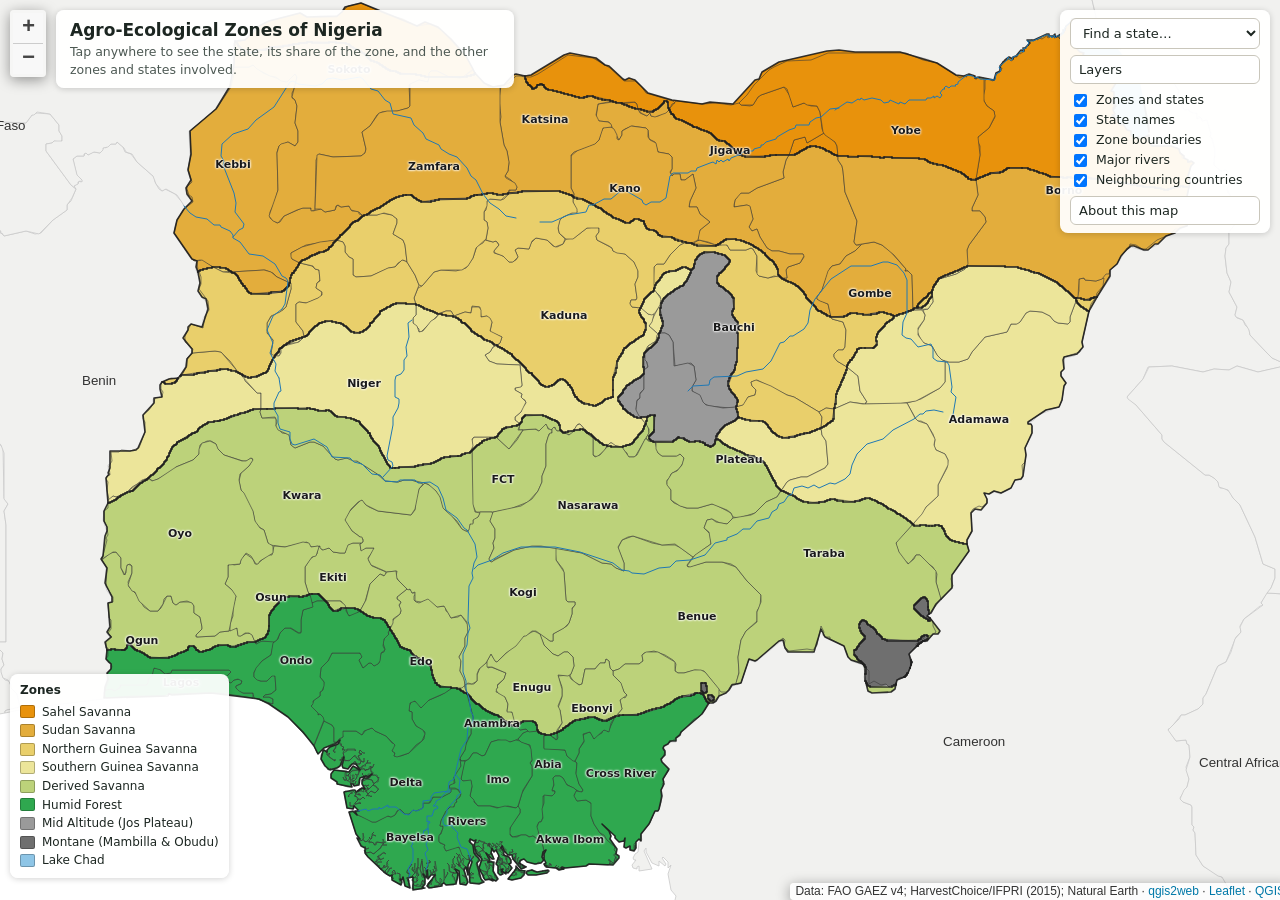
==== commit 418c3bdb: "Nigeria AEZ map: dry-to-wet colour ramp, white background, state names Co-Authored-By: Claude Opus 5" ====
--- a/nigeria-aez/index.html
+++ b/nigeria-aez/index.html
@@ -34,6 +34,11 @@
         #about.open{display:block;background:#fff}#about .x{float:right;border:0;background:none;font-size:18px;line-height:1;cursor:pointer;color:#555}#about h2{font-size:15px;margin:0 0 6px}#about p{margin:0 0 8px}
         #title{right:210px}
         @media (max-width:600px){#tools{width:150px;top:auto;bottom:40px;right:10px}#title{right:10px}#layers{display:none}#tools.open #layers{display:block}#about{top:auto;bottom:40px;right:10px;max-height:60%;z-index:1100}}
+        #map{background:#ffffff !important}
+        .stlbl{background:none;border:0}
+        .stlbl span{display:block;transform:translate(-50%,-50%);white-space:nowrap;font:600 11px/1 system-ui,-apple-system,"Segoe UI",sans-serif;color:#1a1a1a;text-shadow:0 0 2px #fff,0 0 2px #fff,0 0 3px #fff}
+        .small .stlbl span{font-size:9.5px}
+        .css_neighbours_0{color:#8a8a8a !important}
         .leaflet-popup-content table{border-collapse:collapse}
         .leaflet-popup-content th{text-align:left;font-weight:600;padding:2px 10px 2px 0;vertical-align:top}
         .leaflet-popup-content td{padding:2px 0}
@@ -50,6 +55,7 @@
           <button type="button" id="layersBtn" onclick="document.getElementById('tools').classList.toggle('open')">Layers</button>
           <div id="layers">
             <label><input type="checkbox" id="lyZones" checked> Zones and states</label>
+            <label><input type="checkbox" id="lyLabels" checked> State names</label>
             <label><input type="checkbox" id="lyBounds" checked> Zone boundaries</label>
             <label><input type="checkbox" id="lyRivers" checked> Major rivers</label>
             <label><input type="checkbox" id="lyNb" checked> Neighbouring countries</label>
@@ -67,7 +73,7 @@
           <p>Map by Halimat Akanbi &middot; November 2026</p>
         </div>
         <div id="legend" class="panel"><button type="button" onclick="this.parentNode.classList.toggle('open')">Legend ▾</button><div class="rows"><b>Zones</b>
-        <div><i style="background:#f5e7aa"></i>Sahel Savanna</div><div><i style="background:#e3b46c"></i>Sudan Savanna</div><div><i style="background:#d2e0a2"></i>Northern Guinea Savanna</div><div><i style="background:#a2c257"></i>Southern Guinea Savanna</div><div><i style="background:#4e9150"></i>Derived Savanna</div><div><i style="background:#1d5631"></i>Humid Forest</div><div><i style="background:#c3b1e0"></i>Mid Altitude (Jos Plateau)</div><div><i style="background:#7f5aa8"></i>Montane (Mambilla &amp; Obudu)</div><div><i style="background:#8ec5e6"></i>Lake Chad</div></div></div>
+        <div><i style="background:#e8920c"></i>Sahel Savanna</div><div><i style="background:#e3ad3c"></i>Sudan Savanna</div><div><i style="background:#e9cf6b"></i>Northern Guinea Savanna</div><div><i style="background:#ece59a"></i>Southern Guinea Savanna</div><div><i style="background:#bcd27a"></i>Derived Savanna</div><div><i style="background:#2fa84f"></i>Humid Forest</div><div><i style="background:#9a9a9a"></i>Mid Altitude (Jos Plateau)</div><div><i style="background:#6f6f6f"></i>Montane (Mambilla &amp; Obudu)</div><div><i style="background:#8ec5e6"></i>Lake Chad</div></div></div>
         <script src="js/qgis2web_expressions.js"></script>
         <script src="js/leaflet.js"></script>
                 <script src="js/leaflet.rotatedMarker.js"></script>
@@ -699,6 +705,28 @@
           var T={lyZones:[layer_zone_state_pieces_2,layer_aez_zones_1],lyBounds:[layer_zone_boundaries_3],lyRivers:[layer_rivers_4],lyNb:[layer_neighbours_0]};
           Object.keys(T).forEach(function(id){document.getElementById(id).addEventListener('change',function(e){T[id].forEach(function(l){e.target.checked?map.addLayer(l):map.removeLayer(l);});});});
         })();
+
+        // ---- dry-to-wet restyle ----
+        (function(){
+          var FILL={'1':'#e8920c','2':'#e3ad3c','3':'#e9cf6b','4':'#ece59a','5':'#bcd27a','6':'#2fa84f','7':'#9a9a9a','8':'#8ec5e6','9':'#6f6f6f'};
+          function zid(f){return String(f.properties['q2wHide_ZONE_ID']!=null?f.properties['q2wHide_ZONE_ID']:f.properties['ZONE_ID']);}
+          var pieceStyle=function(f){return {pane:'pane_zone_state_pieces_2',color:'#3a3a3a',weight:0.7,opacity:0.85,fill:true,fillOpacity:1,fillColor:FILL[zid(f)]||'#ccc',interactive:true};};
+          layer_zone_state_pieces_2.options.style=pieceStyle; layer_zone_state_pieces_2.setStyle(pieceStyle);
+          var zoneStyle=function(f){return {pane:'pane_aez_zones_1',stroke:false,fill:true,fillOpacity:1,fillColor:FILL[zid(f)]||'#ccc',interactive:true};};
+          layer_aez_zones_1.options.style=zoneStyle; layer_aez_zones_1.setStyle(zoneStyle);
+          var nb=function(){return {pane:'pane_neighbours_0',color:'#c9c9c9',weight:0.8,fill:true,fillColor:'#f1f1ef',fillOpacity:1,interactive:false};};
+          layer_neighbours_0.options.style=nb; layer_neighbours_0.setStyle(nb);
+          var zb=function(){return {pane:'pane_zone_boundaries_3',color:'#1f1f1f',weight:1.6,opacity:0.9,interactive:false};};
+          layer_zone_boundaries_3.options.style=zb; layer_zone_boundaries_3.setStyle(zb);
+          // state labels
+          var LBL=[["Abia", 5.664, 7.576], ["Adamawa", 9.417, 12.321], ["Akwa Ibom", 4.84, 7.825], ["Anambra", 6.112, 6.967], ["Bauchi", 10.411, 9.629], ["Bayelsa", 4.866, 6.065], ["Benue", 7.273, 9.22], ["Borno", 11.886, 13.255], ["Cross River", 5.56, 8.382], ["Delta", 5.464, 6.026], ["Ebonyi", 6.277, 8.059], ["Edo", 6.782, 6.187], ["Ekiti", 7.701, 5.218], ["Enugu", 6.497, 7.404], ["FCT", 8.77, 7.09], ["Gombe", 10.777, 11.123], ["Imo", 5.498, 7.033], ["Jigawa", 12.322, 9.585], ["Kaduna", 10.547, 7.76], ["Kano", 11.91, 8.426], ["Katsina", 12.647, 7.547], ["Kebbi", 12.164, 4.125], ["Kogi", 7.542, 7.302], ["Kwara", 8.595, 4.878], ["Lagos", 6.559, 3.546], ["Nasarawa", 8.484, 8.02], ["Niger", 9.811, 5.554], ["Ogun", 7.011, 3.124], ["Ondo", 6.798, 4.816], ["Osun", 7.486, 4.533], ["Oyo", 8.184, 3.542], ["Plateau", 8.987, 9.679], ["Rivers", 5.038, 6.688], ["Sokoto", 13.191, 5.389], ["Taraba", 7.963, 10.609], ["Yobe", 12.528, 11.517], ["Zamfara", 12.142, 6.324]];
+          map.createPane('pane_state_labels'); map.getPane('pane_state_labels').style.zIndex=650; map.getPane('pane_state_labels').style.pointerEvents='none';
+          var labels=L.layerGroup(LBL.map(function(a){return L.marker([a[1],a[2]],{pane:'pane_state_labels',interactive:false,
+            icon:L.divIcon({className:'stlbl',html:'<span>'+a[0]+'</span>',iconSize:null})});})).addTo(map);
+          function lblVis(){var z=map.getZoom();var el=map.getPane('pane_state_labels');el.style.display=z<6?'none':'';el.classList.toggle('small',z<7);}
+          map.on('zoomend',lblVis); lblVis();
+          var cb=document.getElementById('lyLabels'); if(cb) cb.addEventListener('change',function(e){e.target.checked?map.addLayer(labels):map.removeLayer(labels);});
+        })();
         </script>
     </body>
 </html>
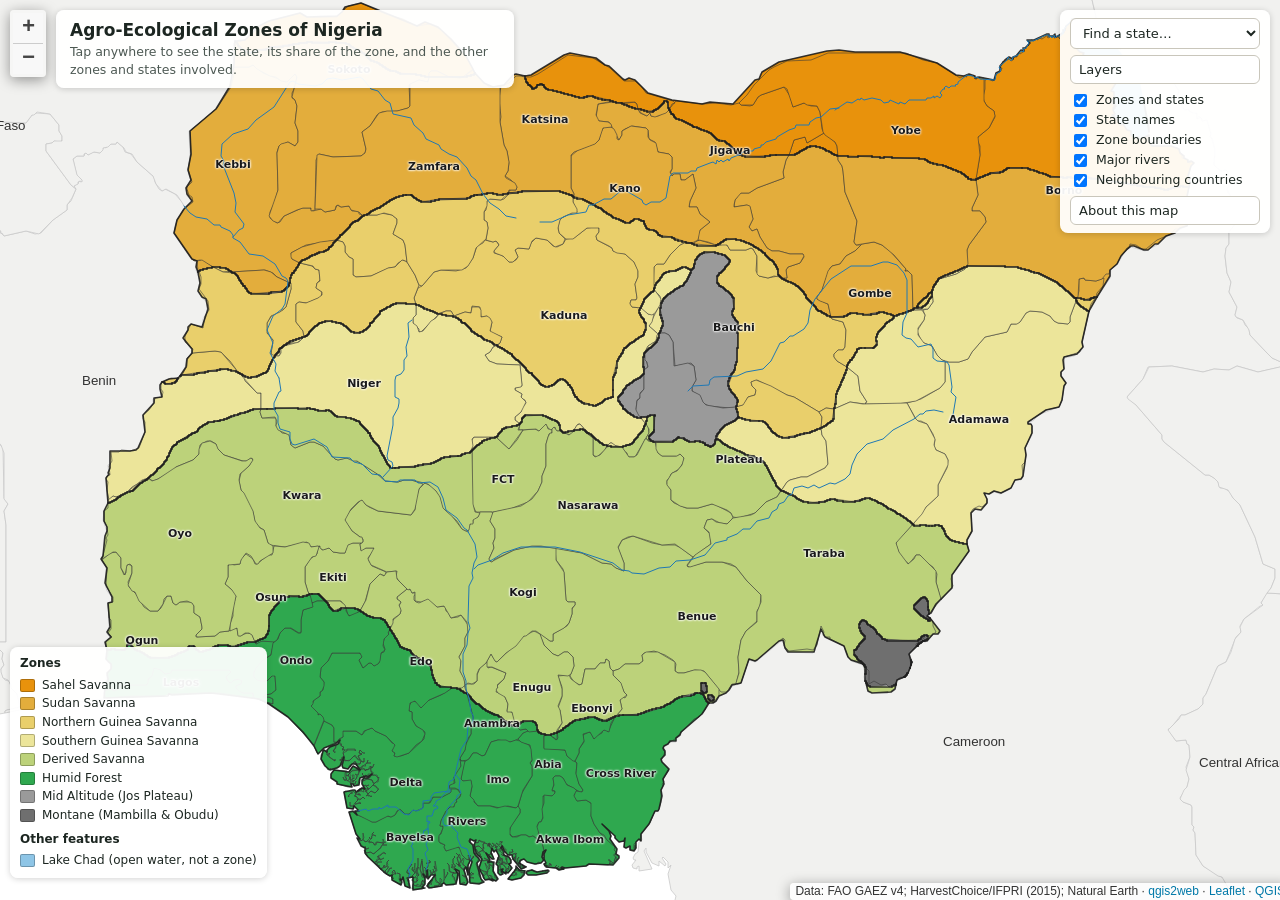
==== commit 47d26b14: "Nigeria AEZ map: list Lake Chad as a water body in the legend Co-Authored-By: Claude Opus 5.5 <norep" ====
--- a/nigeria-aez/index.html
+++ b/nigeria-aez/index.html
@@ -73,7 +73,7 @@
           <p>Map by Halimat Akanbi &middot; November 2026</p>
         </div>
         <div id="legend" class="panel"><button type="button" onclick="this.parentNode.classList.toggle('open')">Legend ▾</button><div class="rows"><b>Zones</b>
-        <div><i style="background:#e8920c"></i>Sahel Savanna</div><div><i style="background:#e3ad3c"></i>Sudan Savanna</div><div><i style="background:#e9cf6b"></i>Northern Guinea Savanna</div><div><i style="background:#ece59a"></i>Southern Guinea Savanna</div><div><i style="background:#bcd27a"></i>Derived Savanna</div><div><i style="background:#2fa84f"></i>Humid Forest</div><div><i style="background:#9a9a9a"></i>Mid Altitude (Jos Plateau)</div><div><i style="background:#6f6f6f"></i>Montane (Mambilla &amp; Obudu)</div><div><i style="background:#8ec5e6"></i>Lake Chad</div></div></div>
+        <div><i style="background:#e8920c"></i>Sahel Savanna</div><div><i style="background:#e3ad3c"></i>Sudan Savanna</div><div><i style="background:#e9cf6b"></i>Northern Guinea Savanna</div><div><i style="background:#ece59a"></i>Southern Guinea Savanna</div><div><i style="background:#bcd27a"></i>Derived Savanna</div><div><i style="background:#2fa84f"></i>Humid Forest</div><div><i style="background:#9a9a9a"></i>Mid Altitude (Jos Plateau)</div><div><i style="background:#6f6f6f"></i>Montane (Mambilla &amp; Obudu)</div><b style="margin-top:6px">Other features</b><div><i style="background:#8ec5e6"></i>Lake Chad (open water, not a zone)</div></div></div>
         <script src="js/qgis2web_expressions.js"></script>
         <script src="js/leaflet.js"></script>
                 <script src="js/leaflet.rotatedMarker.js"></script>
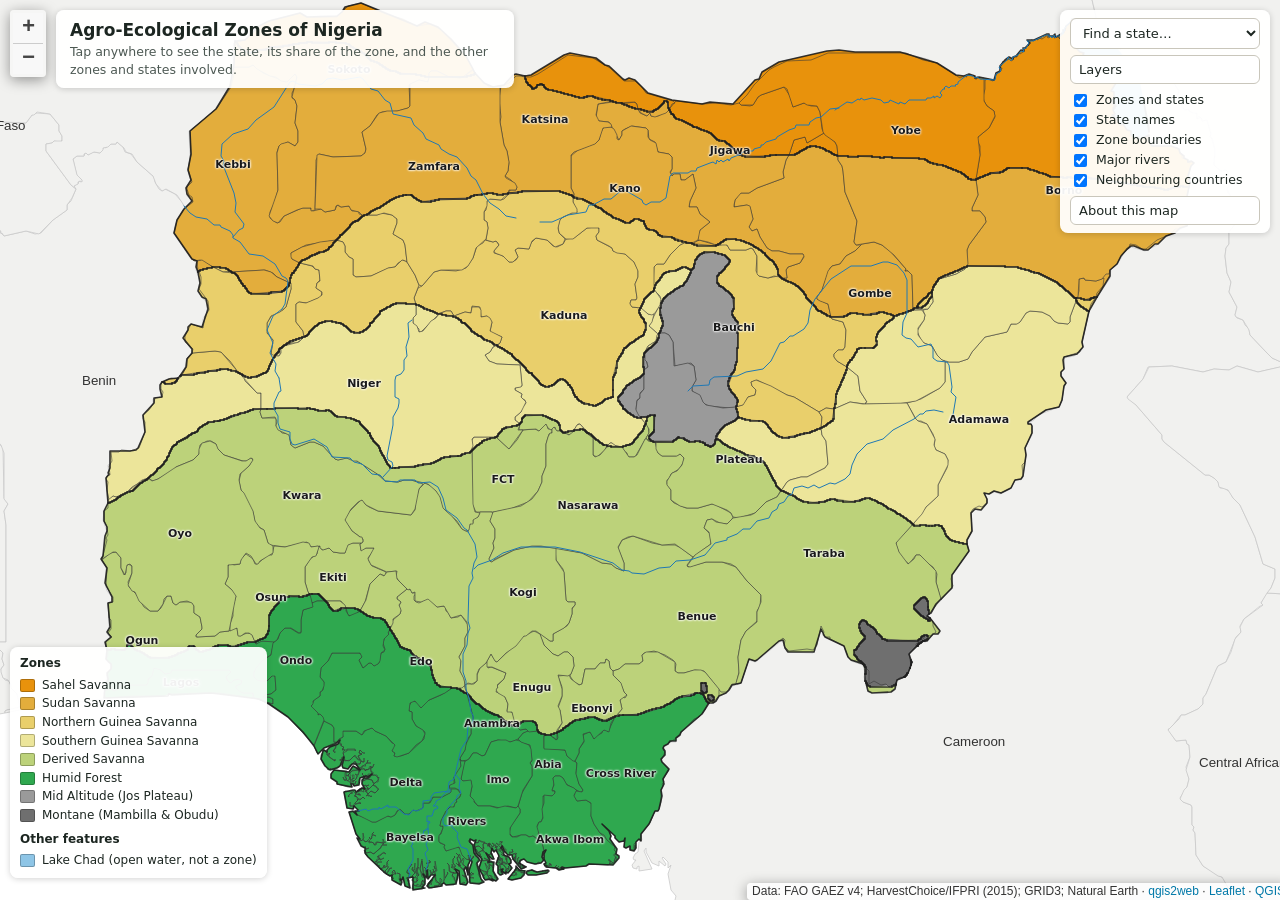
==== commit 6717a78f: "Nigeria AEZ map: full source list in About panel Co-Authored-By: Claude Opus 5.5 <noreply@anthropic." ====
--- a/nigeria-aez/index.html
+++ b/nigeria-aez/index.html
@@ -68,7 +68,13 @@
           <p><b>How the zones were made.</b> A published 7-zone map was georeferenced and digitised. FAO GAEZ v4 length of growing period (1981&ndash;2010) was sampled along each boundary. Four boundaries follow it closely (about 97, 157, 218 and 283 days) and were redrawn from the growing-period contours. The Northern/Southern Guinea Savanna boundary does not follow growing period, so it is kept as published. Uplands (Jos Plateau; Mambilla and Obudu) come from the tropic-cool classes of the HarvestChoice AEZ layer. Lake Chad is mapped as open water, not as a zone.</p>
           <p><b>How the numbers were calculated.</b> Zones were intersected with state boundaries and areas measured in Africa Albers Equal Area. Percentages come from these spatial intersections, not from counts of LGAs.</p>
           <p><b>Limits.</b> Boundaries are generalised to a few kilometres and zones are gradients, not walls. Treat the map as regional, not field-scale.</p>
-          <p><b>Sources.</b> FAO/IIASA GAEZ v4. Harvest Choice; International Food Policy Research Institute (IFPRI), 2015, "Agro-Ecological Zones for Africa South of the Sahara", <a href="https://doi.org/10.7910/DVN/M7XIUB" target="_blank" rel="noopener">doi.org/10.7910/DVN/M7XIUB</a>, Harvard Dataverse, V3. Natural Earth. Coordinate system: WGS 84 (EPSG:4326).</p>
+          <p><b>Sources.</b></p><ol style="margin:0 0 8px;padding-left:18px">
+          <li>A published agro-ecological zone map of Nigeria (7-zone scheme), digitised as the starting point. The copy used carried no source credit.</li>
+          <li>FAO and IIASA, Global Agro-Ecological Zones v4 (GAEZ v4), total number of growing period days, 1981&ndash;2010, CRU TS3.2. <a href="https://gaez.fao.org/pages/data-viewer" target="_blank" rel="noopener">gaez.fao.org</a>. Documentation: Fischer et al. (2021), FAO, Rome, <a href="https://doi.org/10.4060/cb4744en" target="_blank" rel="noopener">doi.org/10.4060/cb4744en</a>.</li>
+          <li>Harvest Choice; International Food Policy Research Institute (IFPRI), 2015, "Agro-Ecological Zones for Africa South of the Sahara", <a href="https://doi.org/10.7910/DVN/M7XIUB" target="_blank" rel="noopener">doi.org/10.7910/DVN/M7XIUB</a>, Harvard Dataverse, V3. Used for the upland zones.</li>
+          <li>GRID3 Nigeria national and state boundaries.</li>
+          <li>Natural Earth (rivers and neighbouring countries).</li></ol>
+          <p>Coordinate system: WGS 84 (EPSG:4326).</p>
           <p><b>Data.</b> The shapefile and GeoPackage are available on request.</p>
           <p>Map by Halimat Akanbi &middot; November 2026</p>
         </div>
@@ -94,7 +100,7 @@
             zoomControl:false, maxZoom:11, minZoom:5, maxBounds:[[0,-3],[18,21]]
         }).fitBounds([[4.2,2.6],[13.9,14.7]]);
         var hash = new L.Hash(map);
-        map.attributionControl.setPrefix('Data: FAO GAEZ v4; HarvestChoice/IFPRI (2015); Natural Earth &middot; <a href="https://github.com/qgis2web/qgis2web" target="_blank">qgis2web</a> &middot; <a href="https://leafletjs.com" title="A JS library for interactive maps">Leaflet</a> &middot; <a href="https://qgis.org">QGIS</a>');
+        map.attributionControl.setPrefix('Data: FAO GAEZ v4; HarvestChoice/IFPRI (2015); GRID3; Natural Earth &middot; <a href="https://github.com/qgis2web/qgis2web" target="_blank">qgis2web</a> &middot; <a href="https://leafletjs.com" title="A JS library for interactive maps">Leaflet</a> &middot; <a href="https://qgis.org">QGIS</a>');
         L.Popup.prototype.options.autoPanPaddingTopLeft=L.point(10,110);
         var autolinker = new Autolinker({truncate: {length: 30, location: 'smart'}});
         // remove popup's row if "visible-with-data"
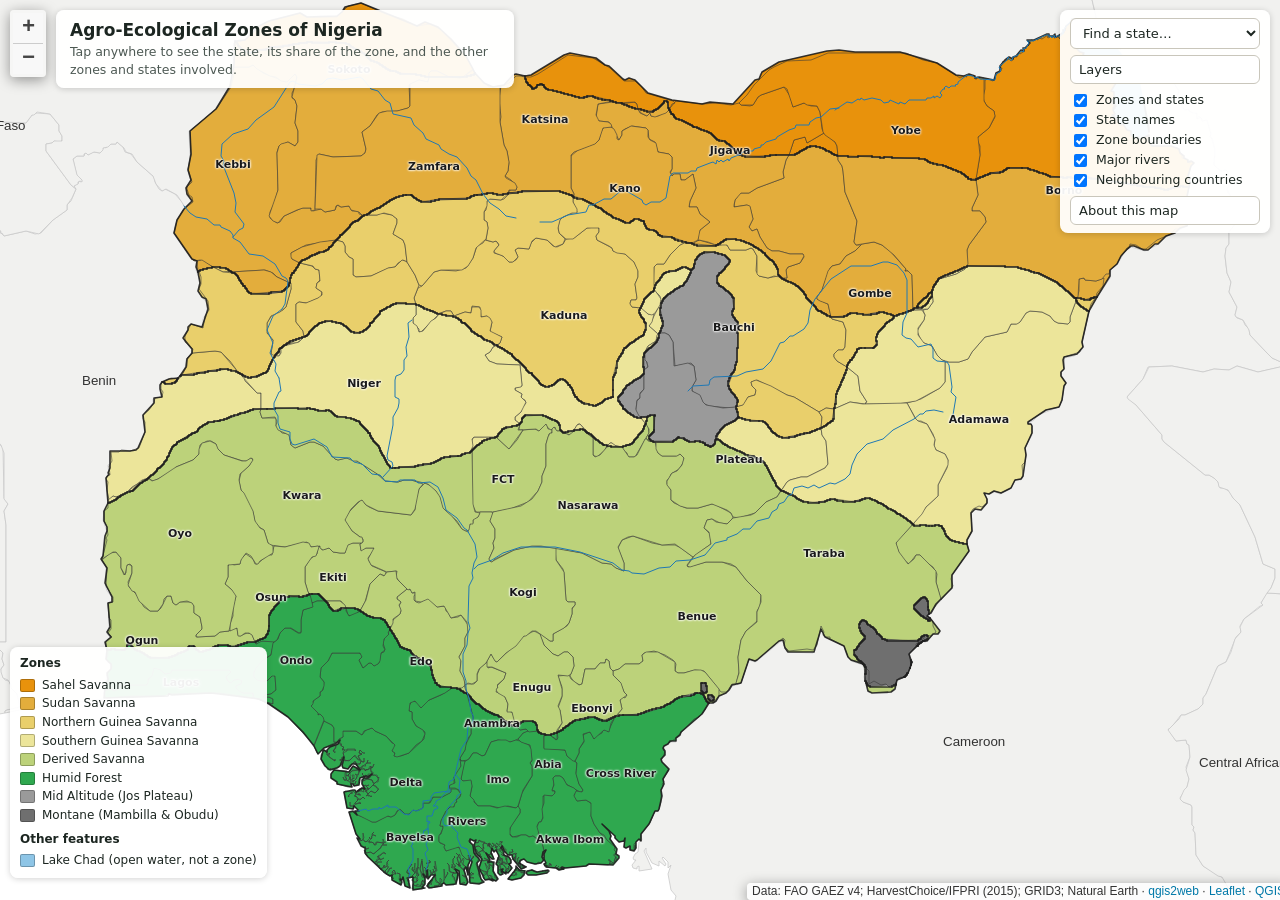
==== commit 6c869b54: "Nigeria AEZ map: describe it as a data-informed reconstruction Co-Authored-By: Claude Opus 5.5 <nore" ====
--- a/nigeria-aez/index.html
+++ b/nigeria-aez/index.html
@@ -65,11 +65,10 @@
         <div id="about" class="panel">
           <button type="button" class="x" aria-label="Close" onclick="this.parentNode.classList.remove('open')">×</button><h2>About this map</h2>
           <p><b>What it shows.</b> Nigeria's agro-ecological zones, with every zone split by state. Tap any area to see how much of that state lies in the zone, which other zones the state contains, and every state the zone covers.</p>
-          <p><b>How the zones were made.</b> A published 7-zone map was georeferenced and digitised. FAO GAEZ v4 length of growing period (1981&ndash;2010) was sampled along each boundary. Four boundaries follow it closely (about 97, 157, 218 and 283 days) and were redrawn from the growing-period contours. The Northern/Southern Guinea Savanna boundary does not follow growing period, so it is kept as published. Uplands (Jos Plateau; Mambilla and Obudu) come from the tropic-cool classes of the HarvestChoice AEZ layer. Lake Chad is mapped as open water, not as a zone.</p>
+          <p><b>How the zones were made.</b> This is a data-informed reconstruction, not a map derived entirely from one dataset. A published 7-zone map was georeferenced and digitised. FAO GAEZ v4 length of growing period (1981&ndash;2010) was sampled along each boundary. Four boundaries follow it closely (about 97, 157, 218 and 283 days) and were redrawn from the growing-period contours. The Northern/Southern Guinea Savanna boundary does not follow growing period, so it is kept as published. Uplands (Jos Plateau; Mambilla and Obudu) come from the tropic-cool classes of the HarvestChoice AEZ layer. Lake Chad is mapped as open water, not as a zone.</p>
           <p><b>How the numbers were calculated.</b> Zones were intersected with state boundaries and areas measured in Africa Albers Equal Area. Percentages come from these spatial intersections, not from counts of LGAs.</p>
           <p><b>Limits.</b> Boundaries are generalised to a few kilometres and zones are gradients, not walls. Treat the map as regional, not field-scale.</p>
           <p><b>Sources.</b></p><ol style="margin:0 0 8px;padding-left:18px">
-          <li>A published agro-ecological zone map of Nigeria (7-zone scheme), digitised as the starting point. The copy used carried no source credit.</li>
           <li>FAO and IIASA, Global Agro-Ecological Zones v4 (GAEZ v4), total number of growing period days, 1981&ndash;2010, CRU TS3.2. <a href="https://gaez.fao.org/pages/data-viewer" target="_blank" rel="noopener">gaez.fao.org</a>. Documentation: Fischer et al. (2021), FAO, Rome, <a href="https://doi.org/10.4060/cb4744en" target="_blank" rel="noopener">doi.org/10.4060/cb4744en</a>.</li>
           <li>Harvest Choice; International Food Policy Research Institute (IFPRI), 2015, "Agro-Ecological Zones for Africa South of the Sahara", <a href="https://doi.org/10.7910/DVN/M7XIUB" target="_blank" rel="noopener">doi.org/10.7910/DVN/M7XIUB</a>, Harvard Dataverse, V3. Used for the upland zones.</li>
           <li>GRID3 Nigeria national and state boundaries.</li>
